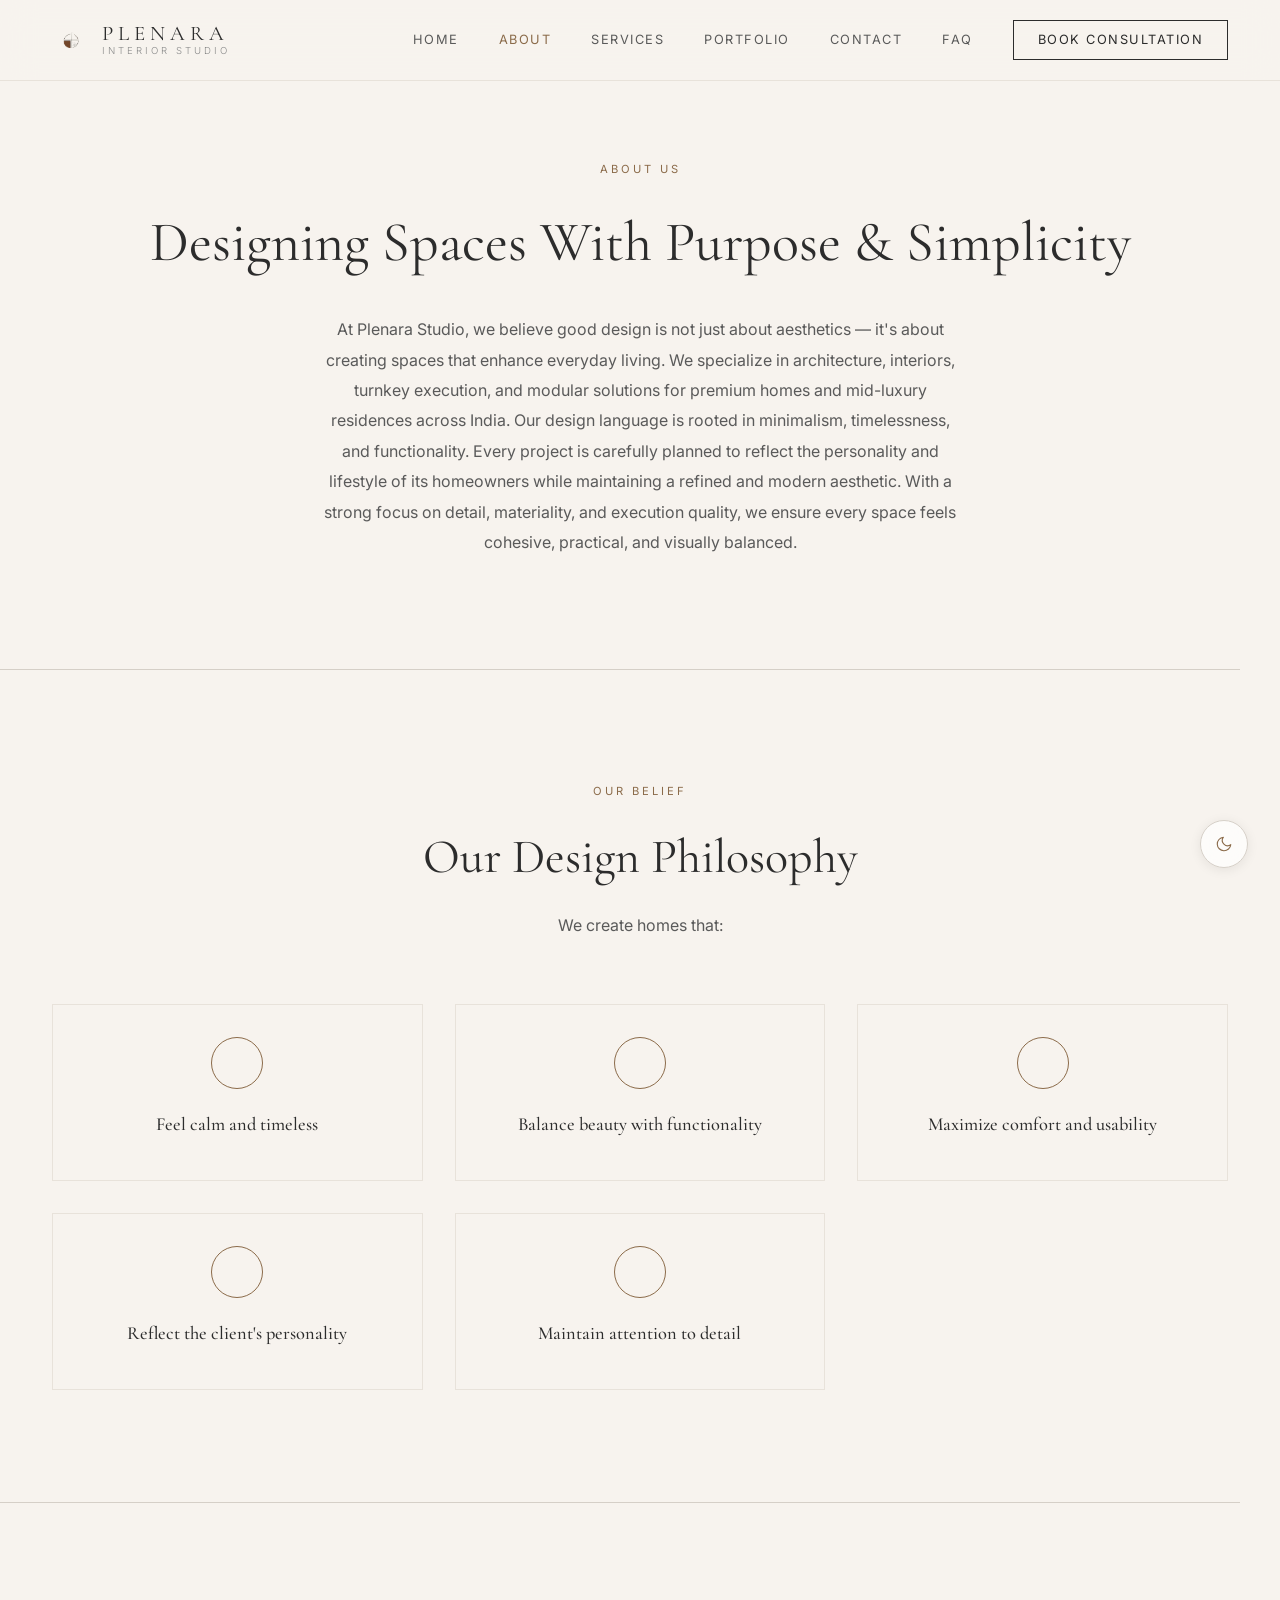
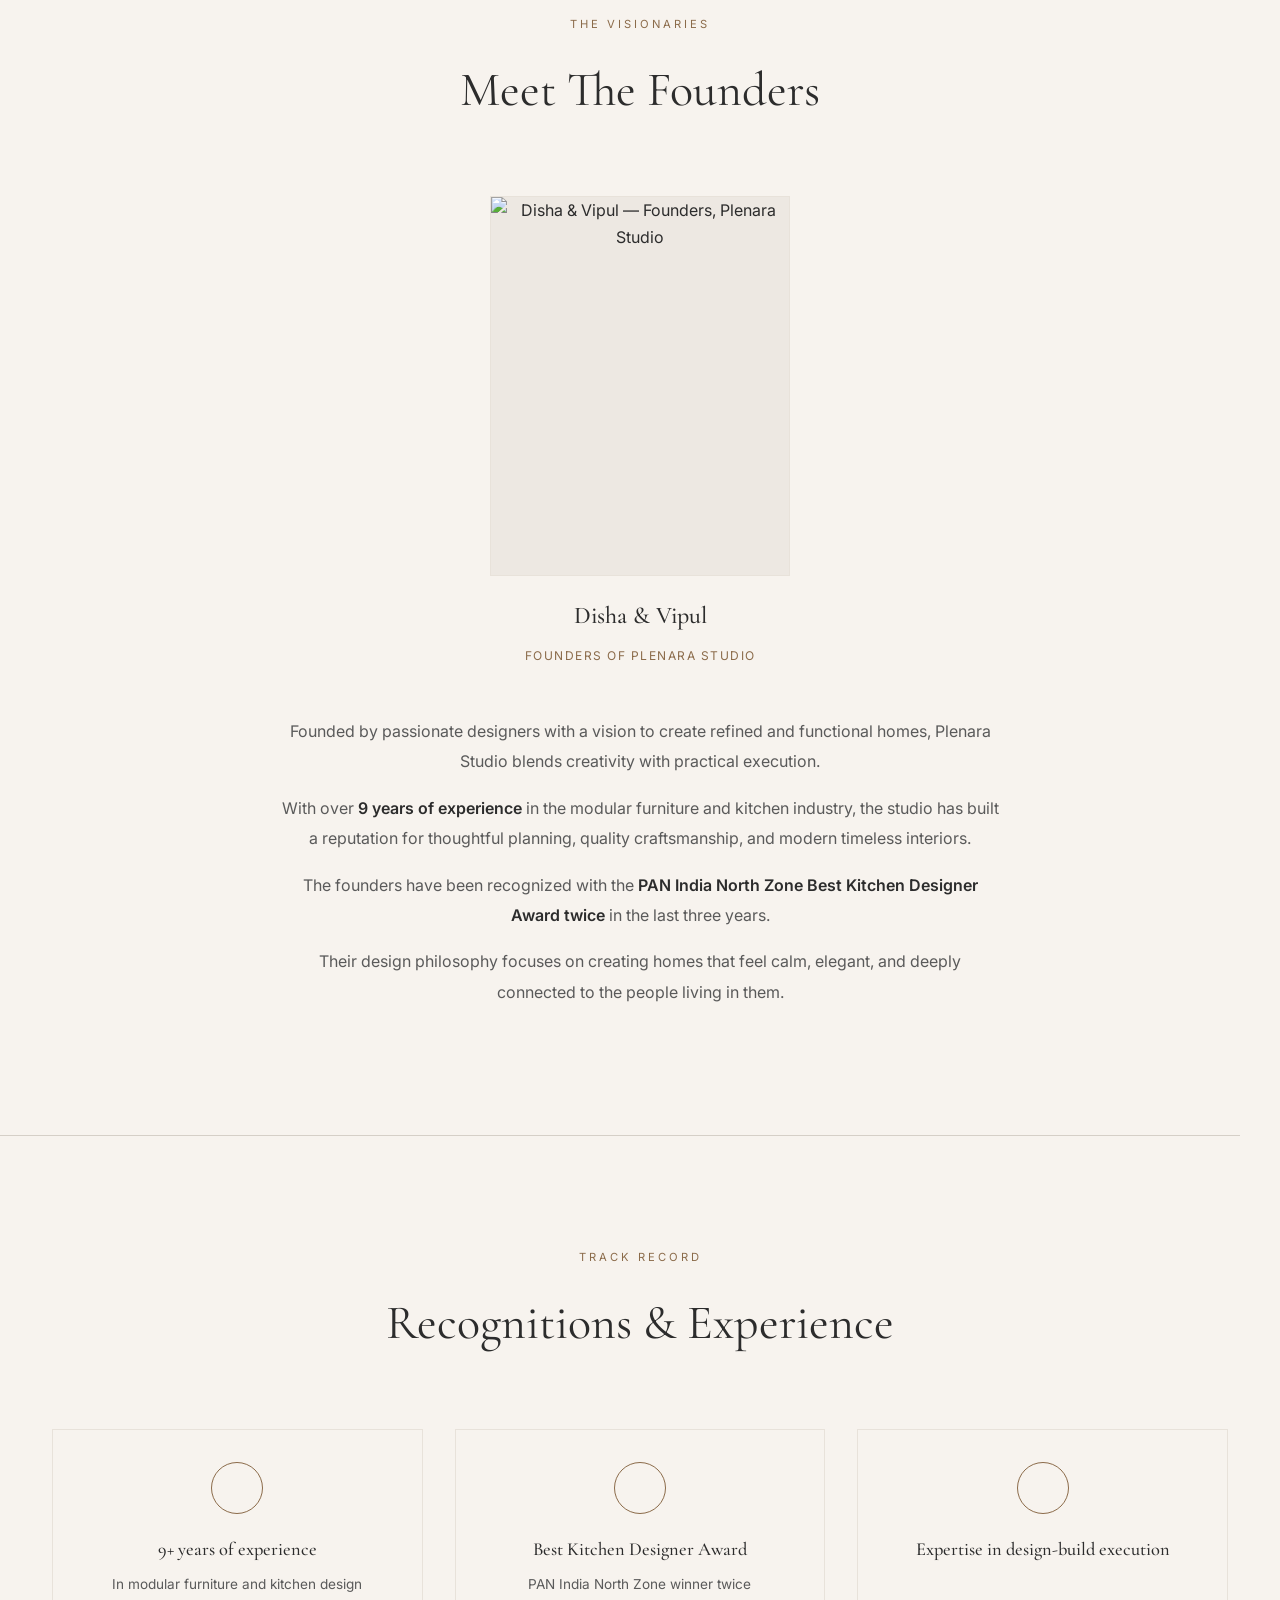
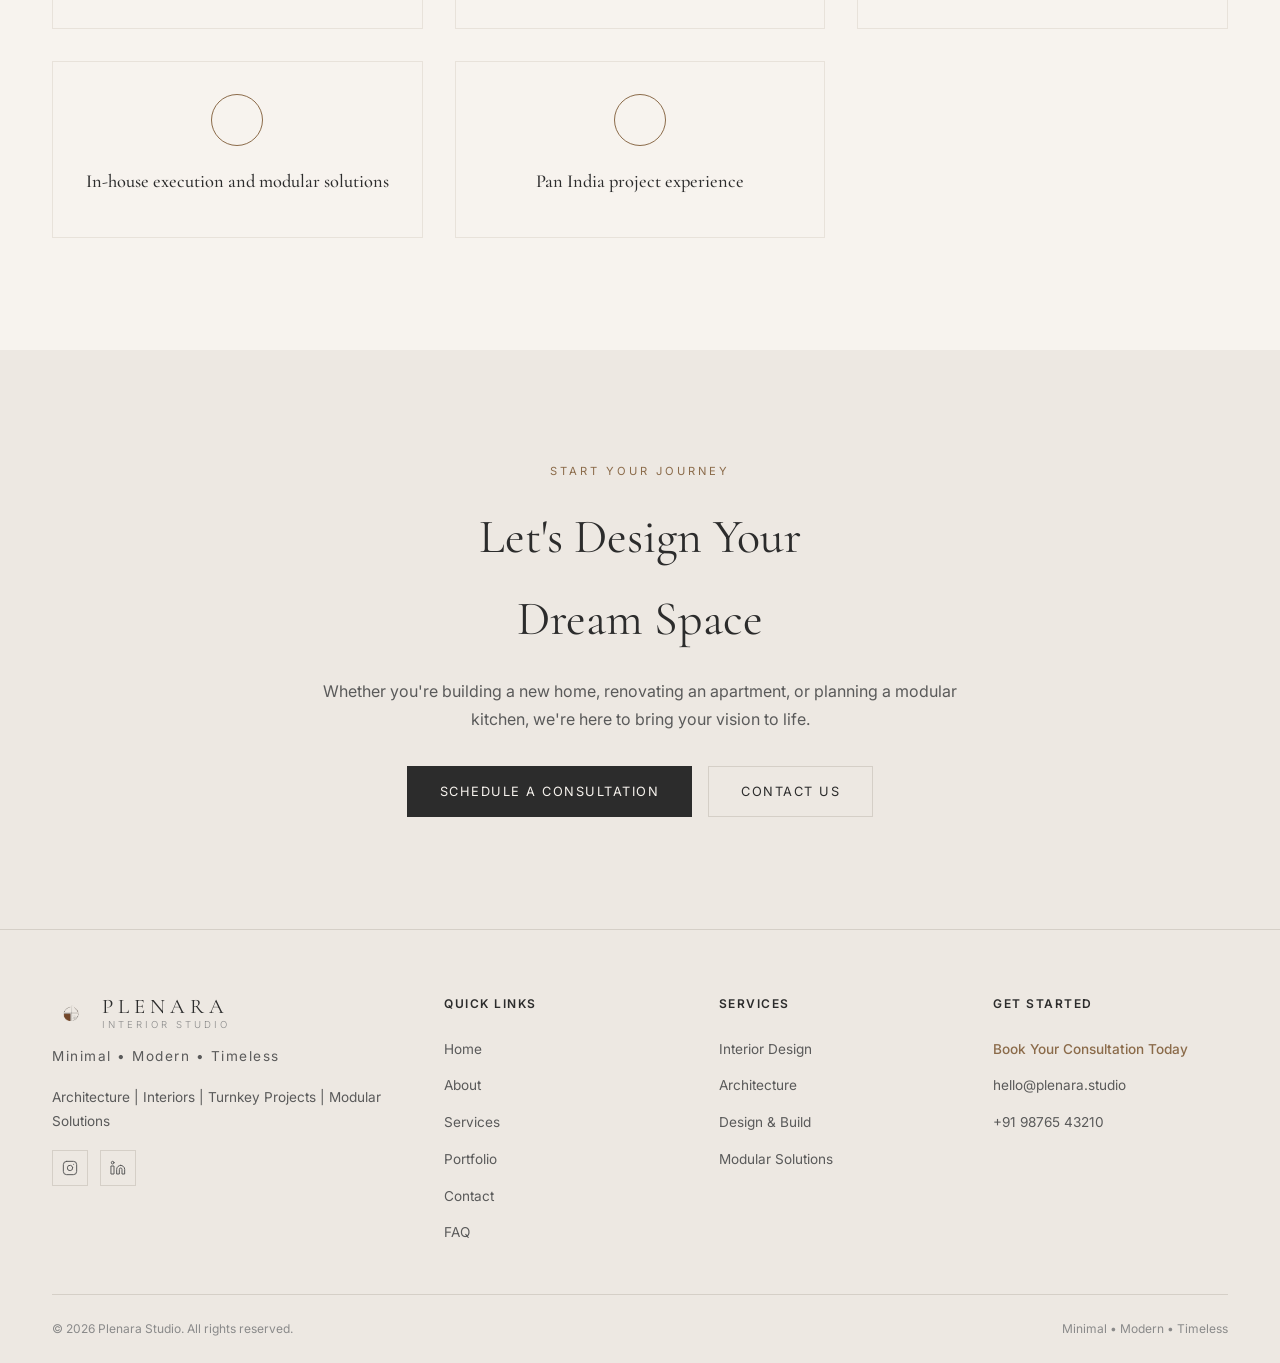
==== about.html @ 7473463d "Added files" ====
<!DOCTYPE html>
<html lang="en" data-theme="light">
<head>
  <meta charset="UTF-8">
  <meta name="viewport" content="width=device-width, initial-scale=1.0">
  <title>About — Plenara Studio</title>
  <meta name="description" content="Plenara Studio specializes in architecture, interiors, turnkey execution, and modular solutions for premium homes and mid-luxury residences across India.">
  <link rel="preconnect" href="https://fonts.googleapis.com">
  <link rel="preconnect" href="https://fonts.gstatic.com" crossorigin>
  <link href="https://fonts.googleapis.com/css2?family=Cormorant+Garamond:ital,wght@0,300;0,400;0,500;0,600;1,400&family=Inter:wght@300;400;500;600&display=swap" rel="stylesheet">
  <script src="https://unpkg.com/lucide@latest"></script>
  <link rel="stylesheet" href="style.css">
</head>
<body>
  <div id="preloader"><div class="preloader-logo"><img src="PNG/IMG_1049.PNG" alt="Plenara" class="preloader-icon"><span>PLENARA</span></div><div class="preloader-bar"><div class="preloader-bar-fill" id="preloader-fill"></div></div></div>

  <button class="theme-toggle" id="theme-toggle" aria-label="Toggle theme">
    <svg class="icon-sun" xmlns="http://www.w3.org/2000/svg" width="20" height="20" viewBox="0 0 24 24" fill="none" stroke="currentColor" stroke-width="1.5" stroke-linecap="round" stroke-linejoin="round"><circle cx="12" cy="12" r="5"/><line x1="12" y1="1" x2="12" y2="3"/><line x1="12" y1="21" x2="12" y2="23"/><line x1="4.22" y1="4.22" x2="5.64" y2="5.64"/><line x1="18.36" y1="18.36" x2="19.78" y2="19.78"/><line x1="1" y1="12" x2="3" y2="12"/><line x1="21" y1="12" x2="23" y2="12"/><line x1="4.22" y1="19.78" x2="5.64" y2="18.36"/><line x1="18.36" y1="5.64" x2="19.78" y2="4.22"/></svg>
    <svg class="icon-moon" xmlns="http://www.w3.org/2000/svg" width="18" height="18" viewBox="0 0 24 24" fill="none" stroke="currentColor" stroke-width="1.5" stroke-linecap="round" stroke-linejoin="round"><path d="M21 12.79A9 9 0 1 1 11.21 3 7 7 0 0 0 21 12.79z"/></svg>
  </button>

  <nav class="navbar" id="navbar">
    <div class="container">
      <a href="index.html" class="nav-logo"><img src="PNG/IMG_1049.PNG" alt="Plenara" class="logo-icon"><div class="logo-words"><span class="logo-text">PLENARA</span><span class="logo-sub">Interior Studio</span></div></a>
      <div class="nav-links" id="nav-links">
        <a href="index.html">Home</a>
        <a href="about.html" class="active">About</a>
        <a href="services.html">Services</a>
        <a href="portfolio.html">Portfolio</a>
        <a href="contact.html">Contact</a>
        <a href="faq.html">FAQ</a>
        <a href="contact.html" class="nav-cta">Book Consultation</a>
      </div>
      <div class="hamburger" id="hamburger"><span></span><span></span><span></span></div>
    </div>
  </nav>

  <!-- PAGE HEADER -->
  <section class="page-hero section-pad">
    <div class="container reveal">
      <div class="eyebrow">About Us</div>
      <h1>Designing Spaces With Purpose & Simplicity</h1>
      <p>At Plenara Studio, we believe good design is not just about aesthetics — it's about creating spaces that enhance everyday living. We specialize in architecture, interiors, turnkey execution, and modular solutions for premium homes and mid-luxury residences across India. Our design language is rooted in minimalism, timelessness, and functionality. Every project is carefully planned to reflect the personality and lifestyle of its homeowners while maintaining a refined and modern aesthetic. With a strong focus on detail, materiality, and execution quality, we ensure every space feels cohesive, practical, and visually balanced.</p>
    </div>
  </section>

  <div class="divider container"></div>

  <!-- PHILOSOPHY -->
  <section class="section-pad">
    <div class="container">
      <div class="services-header reveal">
        <div class="eyebrow">Our Belief</div>
        <h2>Our Design Philosophy</h2>
        <p>We create homes that:</p>
      </div>
      <div class="why-grid">
        <div class="why-card reveal" style="transition-delay:.05s">
          <div class="why-icon"><i data-lucide="clock" style="width:24px;height:24px"></i></div>
          <h3>Feel calm and timeless</h3>
        </div>
        <div class="why-card reveal" style="transition-delay:.1s">
          <div class="why-icon"><i data-lucide="scale" style="width:24px;height:24px"></i></div>
          <h3>Balance beauty with functionality</h3>
        </div>
        <div class="why-card reveal" style="transition-delay:.15s">
          <div class="why-icon"><i data-lucide="maximize" style="width:24px;height:24px"></i></div>
          <h3>Maximize comfort and usability</h3>
        </div>
        <div class="why-card reveal" style="transition-delay:.2s">
          <div class="why-icon"><i data-lucide="user" style="width:24px;height:24px"></i></div>
          <h3>Reflect the client's personality</h3>
        </div>
        <div class="why-card reveal" style="transition-delay:.25s">
          <div class="why-icon"><i data-lucide="search" style="width:24px;height:24px"></i></div>
          <h3>Maintain attention to detail</h3>
        </div>
      </div>
    </div>
  </section>

  <div class="divider container"></div>

  <!-- FOUNDERS -->
  <section class="section-pad" id="founders">
    <div class="container">
      <div class="services-header reveal">
        <div class="eyebrow">The Visionaries</div>
        <h2>Meet The Founders</h2>
      </div>
      <div class="founders-grid single-founder">
        <div class="founder-card reveal">
          <div class="founder-photo single">
            <img src="images/founders.png" alt="Disha & Vipul — Founders, Plenara Studio">
            <div class="founder-placeholder"><i data-lucide="users" style="width:48px;height:48px"></i></div>
          </div>
          <div class="founder-info">
            <h3>Disha & Vipul</h3>
            <span class="founder-role">Founders of Plenara Studio</span>
          </div>
        </div>
      </div>
      <div class="founder-bio reveal">
        <p>Founded by passionate designers with a vision to create refined and functional homes, Plenara Studio blends creativity with practical execution.</p>
        <p>With over <strong>9 years of experience</strong> in the modular furniture and kitchen industry, the studio has built a reputation for thoughtful planning, quality craftsmanship, and modern timeless interiors.</p>
        <p>The founders have been recognized with the <strong>PAN India North Zone Best Kitchen Designer Award twice</strong> in the last three years.</p>
        <p>Their design philosophy focuses on creating homes that feel calm, elegant, and deeply connected to the people living in them.</p>
      </div>
    </div>
  </section>

  <div class="divider container"></div>

  <!-- ACHIEVEMENTS -->
  <section class="section-pad">
    <div class="container">
      <div class="services-header reveal">
        <div class="eyebrow">Track Record</div>
        <h2>Recognitions & Experience</h2>
      </div>
      <div class="why-grid">
        <div class="why-card reveal" style="transition-delay:.05s">
          <div class="why-icon"><i data-lucide="award" style="width:24px;height:24px"></i></div>
          <h3>9+ years of experience</h3>
          <p>In modular furniture and kitchen design</p>
        </div>
        <div class="why-card reveal" style="transition-delay:.1s">
          <div class="why-icon"><i data-lucide="star" style="width:24px;height:24px"></i></div>
          <h3>Best Kitchen Designer Award</h3>
          <p>PAN India North Zone winner twice</p>
        </div>
        <div class="why-card reveal" style="transition-delay:.15s">
          <div class="why-icon"><i data-lucide="tool" style="width:24px;height:24px"></i></div>
          <h3>Expertise in design-build execution</h3>
        </div>
        <div class="why-card reveal" style="transition-delay:.2s">
          <div class="why-icon"><i data-lucide="home" style="width:24px;height:24px"></i></div>
          <h3>In-house execution and modular solutions</h3>
        </div>
        <div class="why-card reveal" style="transition-delay:.25s">
          <div class="why-icon"><i data-lucide="map" style="width:24px;height:24px"></i></div>
          <h3>Pan India project experience</h3>
        </div>
      </div>
    </div>
  </section>

  <!-- FINAL CTA -->
  <section class="final-cta section-pad">
    <div class="container">
      <div class="cta-block reveal">
        <div class="eyebrow">Start Your Journey</div>
        <h2>Let's Design Your<br>Dream Space</h2>
        <p>Whether you're building a new home, renovating an apartment, or planning a modular kitchen, we're here to bring your vision to life.</p>
        <div class="cta-actions">
          <a href="contact.html" class="btn-solid">Schedule a Consultation</a>
          <a href="contact.html" class="btn-ghost">Contact Us</a>
        </div>
      </div>
    </div>
  </section>

  <!-- FOOTER -->
  <footer class="footer">
    <div class="container">
      <div class="footer-grid">
        <div class="footer-brand">
          <a href="index.html" class="nav-logo"><img src="PNG/IMG_1049.PNG" alt="Plenara" class="logo-icon"><div class="logo-words"><span class="logo-text">PLENARA</span><span class="logo-sub">Interior Studio</span></div></a>
          <p class="footer-tagline">Minimal • Modern • Timeless</p>
          <p>Architecture | Interiors | Turnkey Projects | Modular Solutions</p>
          <div class="footer-social">
            <a href="https://instagram.com/" target="_blank" aria-label="Instagram"><svg xmlns="http://www.w3.org/2000/svg" width="16" height="16" viewBox="0 0 24 24" fill="none" stroke="currentColor" stroke-width="1.5" stroke-linecap="round" stroke-linejoin="round"><rect x="2" y="2" width="20" height="20" rx="5" ry="5"></rect><path d="M16 11.37A4 4 0 1 1 12.63 8 4 4 0 0 1 16 11.37z"></path><line x1="17.5" y1="6.5" x2="17.51" y2="6.5"></line></svg></a>
            <a href="https://linkedin.com/" target="_blank" aria-label="LinkedIn"><svg xmlns="http://www.w3.org/2000/svg" width="16" height="16" viewBox="0 0 24 24" fill="none" stroke="currentColor" stroke-width="1.5" stroke-linecap="round" stroke-linejoin="round"><path d="M16 8a6 6 0 0 1 6 6v7h-4v-7a2 2 0 0 0-2-2 2 2 0 0 0-2 2v7h-4v-7a6 6 0 0 1 6-6z"></path><rect x="2" y="9" width="4" height="12"></rect><circle cx="4" cy="4" r="2"></circle></svg></a>
          </div>
        </div>
        <div class="footer-links"><h4>Quick Links</h4><ul><li><a href="index.html">Home</a></li><li><a href="about.html">About</a></li><li><a href="services.html">Services</a></li><li><a href="portfolio.html">Portfolio</a></li><li><a href="contact.html">Contact</a></li><li><a href="faq.html">FAQ</a></li></ul></div>
        <div class="footer-links"><h4>Services</h4><ul><li><a href="services.html">Interior Design</a></li><li><a href="services.html">Architecture</a></li><li><a href="services.html">Design & Build</a></li><li><a href="services.html">Modular Solutions</a></li></ul></div>
        <div class="footer-links"><h4>Get Started</h4><ul><li><a href="contact.html" class="footer-cta-link">Book Your Consultation Today</a></li><li><a href="mailto:hello@plenara.studio">hello@plenara.studio</a></li><li><a href="tel:+919876543210">+91 98765 43210</a></li></ul></div>
      </div>
      <div class="footer-bottom"><span>&copy; 2026 Plenara Studio. All rights reserved.</span><span>Minimal • Modern • Timeless</span></div>
    </div>
  </footer>
  <script src="script.js"></script>
</body>
</html>
---- style.css ----
/* ===== DESIGN TOKENS ===== */
:root,[data-theme="light"]{
  --bg-1:#F7F3EE;--bg-2:#EDE8E2;--bg-3:#E3DDD6;--bg-card:rgba(255,255,255,0.7);
  --border:#D5CFC7;--border-light:#E8E2DA;
  --accent:#8B6B4A;--accent-hover:#7A5C3D;--accent-light:#A3855E;
  --text-1:#2C2C2C;--text-2:#5A5A5A;--text-3:#8A8A8A;
  --hero-dim:0.3;--nav-bg:rgba(247,243,238,0.92);
}
[data-theme="dark"]{
  --bg-1:#1A1A1A;--bg-2:#222222;--bg-3:#2C2C2C;--bg-card:rgba(40,40,40,0.8);
  --border:#3A3A3A;--border-light:#333;
  --accent:#C4A47A;--accent-hover:#D4B48A;--accent-light:#8B6B4A;
  --text-1:#F0EBE3;--text-2:#B0A99F;--text-3:#706B63;
  --hero-dim:0.45;--nav-bg:rgba(26,26,26,0.92);
}
:root{--font-h:'Cormorant Garamond',serif;--font-b:'Inter',sans-serif;--ease:cubic-bezier(.16,1,.3,1);--tr-f:200ms var(--ease);--tr-b:400ms var(--ease)}
*,*::before,*::after{margin:0;padding:0;box-sizing:border-box}
html{scroll-behavior:smooth;font-size:16px}
body{font-family:var(--font-b);background:var(--bg-1);color:var(--text-1);line-height:1.7;overflow-x:hidden;transition:background .5s,color .5s}
img{max-width:100%;display:block}a{text-decoration:none;color:inherit}ul{list-style:none}
.container{max-width:1240px;margin:0 auto;padding:0 2rem}
.section-pad{padding:7rem 0}
.divider{width:100%;height:1px;background:var(--border);margin:0}
.text-center{text-align:center}

/* ===== THEME TOGGLE ===== */
.theme-toggle{position:fixed;bottom:2rem;right:2rem;z-index:2000;width:48px;height:48px;border-radius:50%;border:1px solid var(--border);background:var(--bg-card);backdrop-filter:blur(12px);cursor:pointer;display:flex;align-items:center;justify-content:center;box-shadow:0 2px 12px rgba(0,0,0,.08);transition:all var(--tr-f)}
.theme-toggle:hover{transform:scale(1.1);border-color:var(--accent)}
.theme-toggle svg{color:var(--accent);transition:all .3s}
[data-theme="dark"] .theme-toggle .icon-sun{opacity:1;transform:rotate(0) scale(1)}
[data-theme="dark"] .theme-toggle .icon-moon{opacity:0;transform:rotate(-90deg) scale(.5);position:absolute}
[data-theme="light"] .theme-toggle .icon-sun{opacity:0;transform:rotate(90deg) scale(.5);position:absolute}
[data-theme="light"] .theme-toggle .icon-moon{opacity:1;transform:rotate(0) scale(1)}

/* ===== PRELOADER ===== */
#preloader{position:fixed;inset:0;z-index:10000;background:var(--bg-1);display:flex;flex-direction:column;align-items:center;justify-content:center;transition:opacity .6s,visibility .6s}
#preloader.loaded{opacity:0;visibility:hidden;pointer-events:none}
.preloader-icon{width:56px;height:56px;object-fit:contain;margin-bottom:.75rem}
.preloader-logo{display:flex;flex-direction:column;align-items:center}
.preloader-logo span{font-family:var(--font-h);font-size:2rem;color:var(--text-1);letter-spacing:8px;font-weight:300}
.preloader-bar{width:160px;height:1px;background:var(--border);margin-top:1.5rem;overflow:hidden}
.preloader-bar-fill{height:100%;background:var(--accent);width:0%;transition:width .4s}

/* ===== NAVBAR ===== */
.navbar{position:fixed;top:0;left:0;width:100%;z-index:1000;padding:1.25rem 0;background:var(--nav-bg);backdrop-filter:blur(16px);border-bottom:1px solid var(--border-light);transition:all var(--tr-b)}
.navbar.scrolled{padding:1rem 0;box-shadow:0 4px 30px rgba(0,0,0,0.08)}
.navbar .container{display:flex;align-items:center;justify-content:space-between}
.nav-logo{font-family:var(--font-h);font-size:1.6rem;font-weight:400;letter-spacing:4px;color:var(--text-1);display:flex;align-items:center;gap:.75rem}
.logo-icon{width:38px;height:38px;object-fit:contain}
.logo-words{display:flex;flex-direction:column;line-height:1}
.logo-text{font-family:var(--font-h);font-size:1.3rem;font-weight:400;letter-spacing:5px}
.logo-sub{font-size:.6rem;letter-spacing:3px;text-transform:uppercase;color:var(--text-3);font-family:var(--font-b);font-weight:300;margin-top:2px}
.nav-links{display:flex;align-items:center;gap:2.5rem}
.nav-links a{font-size:.8rem;letter-spacing:1.5px;text-transform:uppercase;color:var(--text-2);transition:color var(--tr-f)}
.nav-links a:hover,.nav-links a.active{color:var(--accent)}
.nav-cta{padding:.5rem 1.5rem !important;border:1px solid var(--text-1) !important;color:var(--text-1) !important;transition:all var(--tr-f) !important}
.nav-cta:hover{background:var(--text-1) !important;color:var(--bg-1) !important}
.hamburger{display:none;flex-direction:column;gap:5px;cursor:pointer;z-index:1001}
.hamburger span{width:24px;height:1.5px;background:var(--text-1);transition:all var(--tr-f)}
.hamburger.active span:nth-child(1){transform:rotate(45deg) translate(5px,5px)}
.hamburger.active span:nth-child(2){opacity:0}
.hamburger.active span:nth-child(3){transform:rotate(-45deg) translate(5px,-5px)}

/* ===== BUTTONS ===== */
.btn-solid{display:inline-flex;align-items:center;gap:.5rem;padding:.85rem 2rem;background:var(--text-1);color:var(--bg-1);font-size:.8rem;letter-spacing:1.5px;text-transform:uppercase;border:1px solid var(--text-1);cursor:pointer;transition:all var(--tr-f);font-family:var(--font-b)}
.btn-solid:hover{background:transparent;color:var(--text-1)}
.btn-ghost{display:inline-flex;align-items:center;gap:.5rem;padding:.85rem 2rem;background:transparent;color:var(--text-1);font-size:.8rem;letter-spacing:1.5px;text-transform:uppercase;border:1px solid var(--border);cursor:pointer;transition:all var(--tr-f);font-family:var(--font-b)}
.btn-ghost:hover{border-color:var(--text-1);background:var(--text-1);color:var(--bg-1)}

/* ===== HERO ===== */
.hero{position:relative;min-height:100vh;display:grid;grid-template-columns:1fr 1fr;overflow:hidden}
.hero-text{display:flex;flex-direction:column;justify-content:center;padding:8rem 4rem 4rem 0;position:relative;z-index:2}
.hero-eyebrow{font-size:.75rem;letter-spacing:3px;text-transform:uppercase;color:var(--accent);margin-bottom:1.5rem}
.hero h1{font-family:var(--font-h);font-size:clamp(2.5rem,5.5vw,4.5rem);font-weight:400;line-height:1.1;margin-bottom:1.5rem}
.hero h1 em{font-style:italic;color:var(--accent)}
.hero-desc{font-size:1rem;color:var(--text-2);max-width:440px;margin-bottom:2.5rem;line-height:1.8}
.hero-actions{display:flex;gap:1.5rem;align-items:center}
.hero-image{position:relative;overflow:hidden}
.hero-image img{width:100%;height:100%;object-fit:cover;min-height:100vh}
.hero-scroll{position:absolute;bottom:2rem;left:50%;transform:translateX(-50%);z-index:3;display:flex;flex-direction:column;align-items:center;gap:.5rem;color:var(--text-3);font-size:.65rem;letter-spacing:3px;text-transform:uppercase}
.hero-scroll .line{width:1px;height:36px;background:var(--accent);animation:float 2s ease-in-out infinite}
@keyframes float{0%,100%{transform:translateY(0)}50%{transform:translateY(-8px)}}

/* ===== PAGE HERO (inner pages) ===== */
.page-hero{padding-top:10rem;text-align:center}
.page-hero .eyebrow{font-size:.7rem;letter-spacing:3px;text-transform:uppercase;color:var(--accent);margin-bottom:1rem}
.page-hero h1{font-family:var(--font-h);font-size:clamp(2.2rem,4.5vw,3.5rem);font-weight:400;margin-bottom:1.5rem}
.page-hero p{color:var(--text-2);max-width:640px;margin:0 auto;line-height:1.9}

/* ===== ABOUT / INTRO ===== */
.about-grid{display:grid;grid-template-columns:1fr 1fr;gap:4rem;align-items:center}
.about-img{position:relative;overflow:hidden}
.about-img img{width:100%;height:520px;object-fit:cover;transition:transform .6s var(--ease)}
.about-img:hover img{transform:scale(1.03)}
.about-eyebrow{font-size:.7rem;letter-spacing:3px;text-transform:uppercase;color:var(--accent);margin-bottom:1rem}
.about-title{font-family:var(--font-h);font-size:clamp(1.8rem,3.5vw,2.8rem);font-weight:400;line-height:1.2;margin-bottom:1.5rem}
.about-desc{color:var(--text-2);line-height:1.9;margin-bottom:1rem}
.about-stats{display:flex;gap:3rem;padding-top:2rem;border-top:1px solid var(--border)}
.about-stat .num{font-family:var(--font-h);font-size:2.5rem;font-weight:400;line-height:1}
.about-stat .lbl{font-size:.75rem;letter-spacing:1.5px;text-transform:uppercase;color:var(--text-3);margin-top:.25rem}

/* ===== SECTION HEADERS ===== */
.services-header{text-align:center;margin-bottom:4rem}
.services-header .eyebrow,.eyebrow{font-size:.7rem;letter-spacing:3px;text-transform:uppercase;color:var(--accent);margin-bottom:1rem}
.services-header h2{font-family:var(--font-h);font-size:clamp(2rem,4vw,3rem);font-weight:400}
.services-header p{color:var(--text-2);max-width:560px;margin:.75rem auto 0;line-height:1.8}

/* ===== SERVICES GRID ===== */
.services-grid{display:grid;grid-template-columns:repeat(2,1fr);gap:2rem}
.svc-card{padding:2.5rem 2rem;border:1px solid var(--border-light);transition:all var(--tr-b);position:relative;overflow:hidden;background:transparent}
.svc-card:hover{border-color:var(--accent);transform:translateY(-4px);box-shadow:0 12px 40px rgba(0,0,0,.06)}
.svc-num{font-family:var(--font-h);font-size:2.5rem;color:var(--border);font-weight:300;margin-bottom:1rem;transition:color var(--tr-b)}
.svc-card:hover .svc-num{color:var(--accent)}
.svc-card h3{font-family:var(--font-h);font-size:1.3rem;font-weight:500;margin-bottom:.75rem}
.svc-card p{font-size:.9rem;color:var(--text-2);line-height:1.7}
.svc-link{font-size:.8rem;color:var(--accent);margin-top:1rem;display:inline-block;letter-spacing:.5px;transition:opacity var(--tr-f)}
.svc-link:hover{opacity:.7}

/* ===== WHY CHOOSE US ===== */
.why-grid{display:grid;grid-template-columns:repeat(3,1fr);gap:2rem}
.why-card{padding:2rem;border:1px solid var(--border-light);text-align:center;transition:all var(--tr-b)}
.why-card:hover{border-color:var(--accent);transform:translateY(-3px)}
.why-icon{width:52px;height:52px;border:1px solid var(--accent);border-radius:50%;display:flex;align-items:center;justify-content:center;margin:0 auto 1.25rem;color:var(--accent);transition:all var(--tr-b)}
.why-card:hover .why-icon{background:var(--accent);color:var(--bg-1)}
.why-card h3{font-family:var(--font-h);font-size:1.15rem;font-weight:500;margin-bottom:.5rem}
.why-card p{font-size:.85rem;color:var(--text-2);line-height:1.7}

/* ===== FOUNDERS ===== */
.founders-grid{display:grid;grid-template-columns:1fr 1fr;gap:3rem;margin-bottom:3rem;max-width:700px;margin-left:auto;margin-right:auto}
.founders-grid.single-founder{grid-template-columns:1fr;max-width:400px}
.founder-card{text-align:center}
.founder-photo{width:220px;height:280px;margin:0 auto 1.25rem;overflow:hidden;border:1px solid var(--border-light);position:relative;background:var(--bg-2)}
.founder-photo.single{width:300px;height:380px}
.founder-photo img{width:100%;height:100%;object-fit:cover}
.founder-photo img[src=""],.founder-photo img:not([src]),.founder-photo img[src$="founder-disha.png"],.founder-photo img[src$="founder-vipul.png"],.founder-photo img[src$="founders.png"]{opacity:0}
.founder-placeholder{position:absolute;inset:0;display:flex;align-items:center;justify-content:center;color:var(--text-3)}
.founder-photo img:not([src=""]){opacity:1}
.founder-photo:has(img[src]:not([src=""]):not([src$="founder-disha.png"]):not([src$="founder-vipul.png"]):not([src$="founders.png"])) .founder-placeholder{display:none}
.founder-info h3{font-family:var(--font-h);font-size:1.5rem;font-weight:500;margin-bottom:.25rem}
.founder-role{font-size:.75rem;letter-spacing:1.5px;text-transform:uppercase;color:var(--accent)}
.founder-bio{max-width:720px;margin:0 auto;text-align:center}
.founder-bio p{color:var(--text-2);line-height:1.9;margin-bottom:1rem}
.founder-bio strong{color:var(--text-1);font-weight:600}

/* ===== PROCESS (vertical) ===== */
.process-header{text-align:center;margin-bottom:4rem}
.process-header .eyebrow{font-size:.7rem;letter-spacing:3px;text-transform:uppercase;color:var(--accent);margin-bottom:1rem}
.process-header h2{font-family:var(--font-h);font-size:clamp(2rem,4vw,3rem);font-weight:400}
.process-steps-v{max-width:640px;margin:0 auto;display:flex;flex-direction:column;gap:0;position:relative}
.process-steps-v::before{content:'';position:absolute;left:28px;top:0;bottom:0;width:1px;background:var(--border)}
.pv-step{display:flex;gap:2rem;align-items:flex-start;padding:1.5rem 0;position:relative}
.pv-num{font-family:var(--font-h);font-size:1.5rem;font-weight:400;color:var(--accent);width:56px;height:56px;border:1px solid var(--accent);border-radius:50%;display:flex;align-items:center;justify-content:center;flex-shrink:0;background:var(--bg-1);z-index:1;transition:all var(--tr-b)}
.pv-step:hover .pv-num{background:var(--accent);color:var(--bg-1)}
.pv-step h3{font-family:var(--font-h);font-size:1.2rem;font-weight:500;margin-bottom:.25rem}
.pv-step p{font-size:.9rem;color:var(--text-2);line-height:1.6}

/* ===== PROJECTS ===== */
.proj-grid{display:grid;grid-template-columns:repeat(3,1fr);gap:1.5rem}
.proj-card{position:relative;overflow:hidden;cursor:pointer;aspect-ratio:4/5}
.proj-card.wide{grid-column:span 2;aspect-ratio:auto}
.proj-card img{width:100%;height:100%;object-fit:cover;transition:transform .8s var(--ease)}
.proj-card:hover img{transform:scale(1.06)}
.proj-overlay{position:absolute;inset:0;background:linear-gradient(0deg,rgba(0,0,0,.7) 0%,transparent 50%);display:flex;flex-direction:column;justify-content:flex-end;padding:1.5rem;opacity:0;transition:opacity var(--tr-b)}
.proj-card:hover .proj-overlay{opacity:1}
.proj-overlay .cat{font-size:.65rem;letter-spacing:2px;text-transform:uppercase;color:var(--accent-light);margin-bottom:.25rem}
.proj-overlay h3{font-family:var(--font-h);font-size:1.3rem;color:#fff;font-weight:400}
.proj-overlay .loc{font-size:.8rem;color:rgba(255,255,255,.7);margin-top:.25rem}
.proj-header{display:flex;align-items:flex-end;justify-content:space-between;margin-bottom:3rem}
.filters{display:flex;gap:.75rem;flex-wrap:wrap}
.filter-btn{padding:.45rem 1.2rem;background:transparent;border:1px solid var(--border);color:var(--text-2);font-size:.75rem;letter-spacing:1px;text-transform:uppercase;cursor:pointer;transition:all var(--tr-f);font-family:var(--font-b)}
.filter-btn:hover,.filter-btn.active{background:var(--text-1);border-color:var(--text-1);color:var(--bg-1)}

/* ===== LIGHTBOX ===== */
.lightbox{position:fixed;inset:0;z-index:5000;background:rgba(0,0,0,.92);display:flex;align-items:center;justify-content:center;opacity:0;visibility:hidden;transition:all var(--tr-b);backdrop-filter:blur(16px)}
.lightbox.active{opacity:1;visibility:visible}
.lightbox img{max-width:85vw;max-height:85vh;object-fit:contain}
.lb-close{position:absolute;top:1.5rem;right:1.5rem;width:44px;height:44px;border-radius:50%;border:1px solid rgba(255,255,255,.2);background:transparent;color:#fff;font-size:1.2rem;cursor:pointer;display:flex;align-items:center;justify-content:center;transition:all var(--tr-f)}
.lb-close:hover{background:#fff;color:#000}

/* ===== TESTIMONIALS ===== */
.test-header{text-align:center;margin-bottom:4rem}
.test-header .eyebrow{font-size:.7rem;letter-spacing:3px;text-transform:uppercase;color:var(--accent);margin-bottom:1rem}
.test-header h2{font-family:var(--font-h);font-size:clamp(2rem,4vw,3rem);font-weight:400}
.test-grid{display:grid;grid-template-columns:repeat(3,1fr);gap:2rem}
.test-grid-2{grid-template-columns:repeat(2,1fr)}
.test-card{padding:2.5rem 2rem;border:1px solid var(--border-light);transition:all var(--tr-b)}
.test-card:hover{border-color:var(--accent);transform:translateY(-3px)}
.test-quote{font-family:var(--font-h);font-size:2.5rem;color:var(--accent);line-height:1;margin-bottom:1rem}
.test-text{font-size:.95rem;color:var(--text-2);line-height:1.9;font-style:italic;margin-bottom:1.5rem}
.test-author{display:flex;align-items:center;gap:.75rem}
.test-avatar{width:42px;height:42px;border-radius:50%;background:var(--accent);display:flex;align-items:center;justify-content:center;color:var(--bg-1);font-weight:600;font-size:.85rem}
.test-name{font-weight:600;font-size:.85rem}
.test-role{font-size:.75rem;color:var(--text-3)}

/* ===== FINAL CTA ===== */
.final-cta{background:var(--bg-2);transition:background .5s}
.cta-block{text-align:center;max-width:640px;margin:0 auto}
.cta-block .eyebrow{font-size:.7rem;letter-spacing:3px;text-transform:uppercase;color:var(--accent);margin-bottom:1rem}
.cta-block h2{font-family:var(--font-h);font-size:clamp(2rem,4vw,3rem);font-weight:400;margin-bottom:1rem}
.cta-block p{color:var(--text-2);line-height:1.8;margin-bottom:2rem}
.cta-actions{display:flex;gap:1rem;justify-content:center;flex-wrap:wrap}

/* ===== SERVICE DETAIL (services page) ===== */
.svc-detail{padding:5rem 0}
.svc-detail:nth-child(even){background:var(--bg-2)}
.svc-detail-grid{display:grid;grid-template-columns:1fr 1fr;gap:4rem;align-items:center}
.svc-detail.reverse .svc-detail-grid{direction:rtl}
.svc-detail.reverse .svc-detail-grid>*{direction:ltr}
.svc-detail-num{font-family:var(--font-h);font-size:3rem;color:var(--accent);font-weight:300;margin-bottom:.5rem}
.svc-detail-content h2{font-family:var(--font-h);font-size:clamp(1.6rem,3vw,2.2rem);font-weight:400;margin-bottom:1rem}
.svc-detail-content p{color:var(--text-2);line-height:1.8;margin-bottom:1.5rem}
.svc-detail-content h4{font-size:.75rem;letter-spacing:2px;text-transform:uppercase;color:var(--accent);margin-bottom:.75rem}
.svc-list{display:grid;grid-template-columns:1fr 1fr;gap:.4rem .75rem}
.svc-list li{font-size:.9rem;color:var(--text-2);padding-left:1.2rem;position:relative}
.svc-list li::before{content:'—';position:absolute;left:0;color:var(--accent)}
.svc-detail-img{overflow:hidden}
.svc-detail-img img{width:100%;height:400px;object-fit:cover;transition:transform .6s var(--ease)}
.svc-detail-img:hover img{transform:scale(1.03)}

/* ===== FAQ ===== */
.faq-list{max-width:740px;margin:0 auto}
.faq-item{border-bottom:1px solid var(--border);overflow:hidden}
.faq-q{width:100%;text-align:left;background:none;border:none;padding:1.5rem 0;font-family:var(--font-h);font-size:1.15rem;font-weight:500;color:var(--text-1);cursor:pointer;display:flex;justify-content:space-between;align-items:center;transition:color var(--tr-f)}
.faq-q:hover{color:var(--accent)}
.faq-toggle{font-size:1.5rem;color:var(--accent);transition:transform var(--tr-f);font-weight:300}
.faq-item.open .faq-toggle{transform:rotate(45deg)}
.faq-a{max-height:0;overflow:hidden;transition:max-height .4s var(--ease),padding .4s var(--ease)}
.faq-item.open .faq-a{max-height:200px;padding-bottom:1.5rem}
.faq-a p{font-size:.9rem;color:var(--text-2);line-height:1.8}

/* ===== CONTACT ===== */
.contact-grid{display:grid;grid-template-columns:1fr 1.2fr;gap:4rem}
.contact-info{display:flex;flex-direction:column;gap:1.5rem}
.c-brand{margin-bottom:.5rem}
.c-brand h3{font-family:var(--font-h);font-size:1.5rem;font-weight:500}
.c-brand .c-tagline{font-size:.8rem;color:var(--accent);letter-spacing:1px;margin-top:.25rem}
.c-note{font-size:.85rem;color:var(--text-2);padding:1rem;border:1px solid var(--border-light);background:var(--bg-card)}
.c-actions{display:flex;flex-direction:column;gap:.75rem}
.c-form{padding:2.5rem;border:1px solid var(--border-light);background:var(--bg-card);transition:background .5s}
.form-row{display:grid;grid-template-columns:1fr 1fr;gap:1.25rem;margin-bottom:1.25rem}
.f-group{display:flex;flex-direction:column;gap:.4rem}
.f-group.full{grid-column:span 2}
.f-group label{font-size:.7rem;letter-spacing:1px;text-transform:uppercase;color:var(--text-3)}
.f-group input,.f-group textarea,.f-group select{padding:.75rem 1rem;background:transparent;border:1px solid var(--border);color:var(--text-1);font-family:var(--font-b);font-size:.9rem;transition:border-color var(--tr-f);outline:none}
.f-group input:focus,.f-group textarea:focus,.f-group select:focus{border-color:var(--accent)}
.f-group textarea{min-height:120px;resize:vertical}
.f-group select option{background:var(--bg-2);color:var(--text-1)}
.form-submit{width:100%;margin-top:.75rem}
.map-placeholder{margin-top:3rem;padding:4rem;border:1px solid var(--border-light);text-align:center;color:var(--text-3);font-size:.85rem;letter-spacing:1px}

/* ===== FOOTER ===== */
.footer{background:var(--bg-2);border-top:1px solid var(--border);padding:4rem 0 1.5rem;transition:background .5s}
.footer-grid{display:grid;grid-template-columns:1.5fr 1fr 1fr 1fr;gap:2.5rem;margin-bottom:3rem}
.footer-brand .nav-logo{margin-bottom:.75rem;display:flex}
.footer-tagline{font-size:.8rem;color:var(--accent);letter-spacing:1.5px;margin-bottom:.25rem}
.footer-brand p{font-size:.85rem;color:var(--text-2);line-height:1.8;margin-bottom:1rem}
.footer-social{display:flex;gap:.75rem}
.footer-social a{width:36px;height:36px;border:1px solid var(--border);display:flex;align-items:center;justify-content:center;color:var(--text-2);transition:all var(--tr-f)}
.footer-social a:hover{background:var(--accent);border-color:var(--accent);color:var(--bg-1)}
.footer-links h4{font-size:.75rem;font-weight:600;letter-spacing:1.5px;text-transform:uppercase;margin-bottom:1.25rem}
.footer-links ul{display:flex;flex-direction:column;gap:.6rem}
.footer-links a{font-size:.85rem;color:var(--text-2);transition:color var(--tr-f)}
.footer-links a:hover{color:var(--accent)}
.footer-cta-link{color:var(--accent) !important;font-weight:500}
.footer-bottom{padding-top:1.5rem;border-top:1px solid var(--border);display:flex;justify-content:space-between;font-size:.75rem;color:var(--text-3)}

/* ===== REVEALS ===== */
.reveal{opacity:0;transform:translateY(30px);transition:opacity .7s var(--ease),transform .7s var(--ease)}
.reveal.visible{opacity:1;transform:translateY(0)}
.reveal-l{opacity:0;transform:translateX(-30px);transition:opacity .7s var(--ease),transform .7s var(--ease)}
.reveal-l.visible{opacity:1;transform:translateX(0)}
.reveal-r{opacity:0;transform:translateX(30px);transition:opacity .7s var(--ease),transform .7s var(--ease)}
.reveal-r.visible{opacity:1;transform:translateX(0)}

/* ===== RESPONSIVE ===== */
@media(max-width:1024px){
  .hero{grid-template-columns:1fr}.hero-text{padding:8rem 0 3rem}.hero-image{height:50vh;min-height:auto}.hero-image img{min-height:auto}
  .services-grid{grid-template-columns:1fr 1fr}.proj-grid{grid-template-columns:repeat(2,1fr)}.proj-card.wide{grid-column:span 2}
  .test-grid,.test-grid-2{grid-template-columns:1fr 1fr}.why-grid{grid-template-columns:repeat(2,1fr)}
  .footer-grid{grid-template-columns:repeat(2,1fr)}.svc-detail-grid{grid-template-columns:1fr}
  .founders-grid{max-width:100%}
}
@media(max-width:768px){
  .nav-links{position:fixed;top:0;right:-100%;width:280px;height:100vh;background:var(--bg-1);flex-direction:column;justify-content:center;padding:2rem;transition:right var(--tr-b);border-left:1px solid var(--border);gap:1.5rem}
  .nav-links.active{right:0}.hamburger{display:flex}
  .hero{grid-template-columns:1fr}.hero-text{padding:7rem 0 2rem}
  .hero-image{height:45vh}.about-grid{grid-template-columns:1fr;gap:2rem}
  .services-grid,.proj-grid,.test-grid,.test-grid-2,.why-grid{grid-template-columns:1fr}
  .proj-card.wide{grid-column:span 1}
  .contact-grid{grid-template-columns:1fr}.form-row{grid-template-columns:1fr}.f-group.full{grid-column:span 1}
  .footer-grid{grid-template-columns:1fr}.footer-bottom{flex-direction:column;gap:.5rem;text-align:center}
  .proj-header{flex-direction:column;align-items:flex-start;gap:1rem}
  .hero-actions{flex-direction:column;align-items:flex-start}
  .cta-actions{flex-direction:column;align-items:center}
  .theme-toggle{bottom:1.5rem;right:1.5rem;width:42px;height:42px}
  .founders-grid{grid-template-columns:1fr;max-width:300px}
  .svc-detail-grid{grid-template-columns:1fr !important}
  .svc-detail.reverse .svc-detail-grid{direction:ltr}
  .svc-list{grid-template-columns:1fr}
  .page-hero{padding-top:8rem}
}
@media(max-width:480px){.about-img img{height:300px}.founder-photo{width:180px;height:230px}}
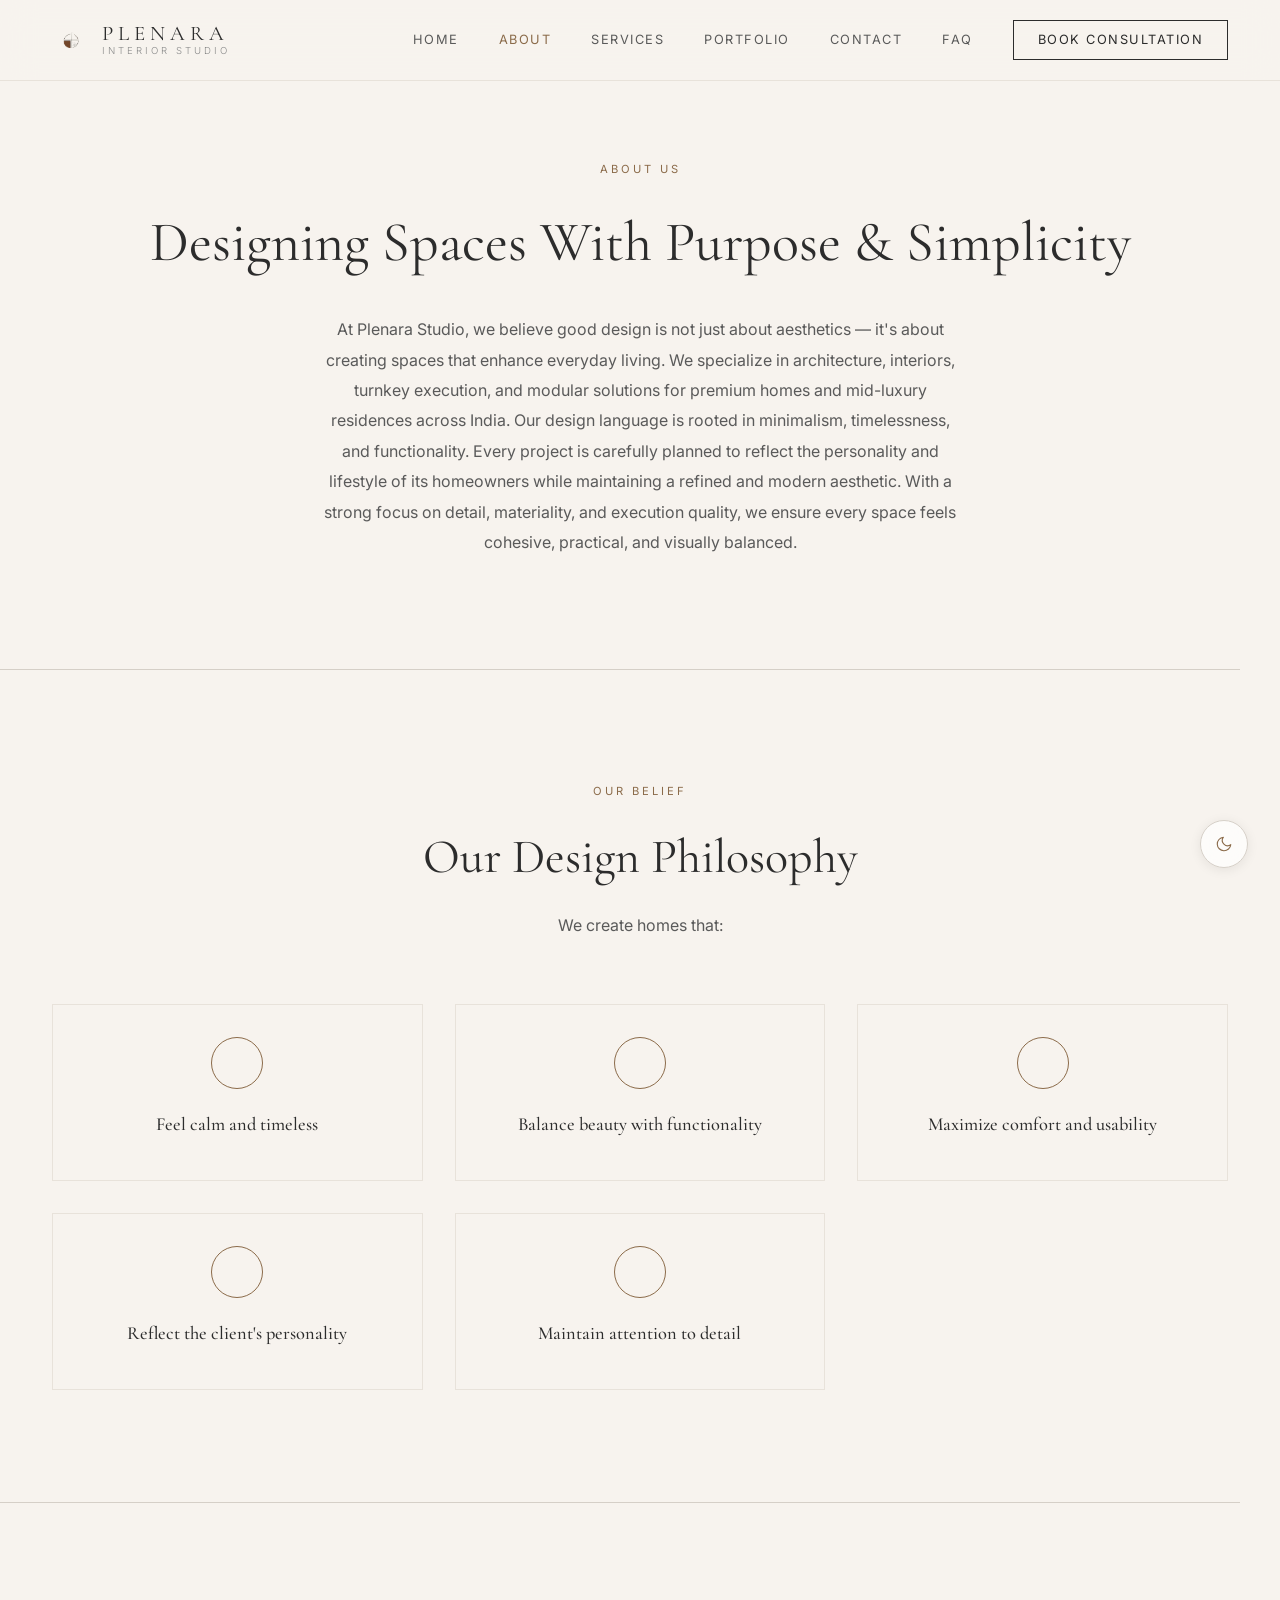
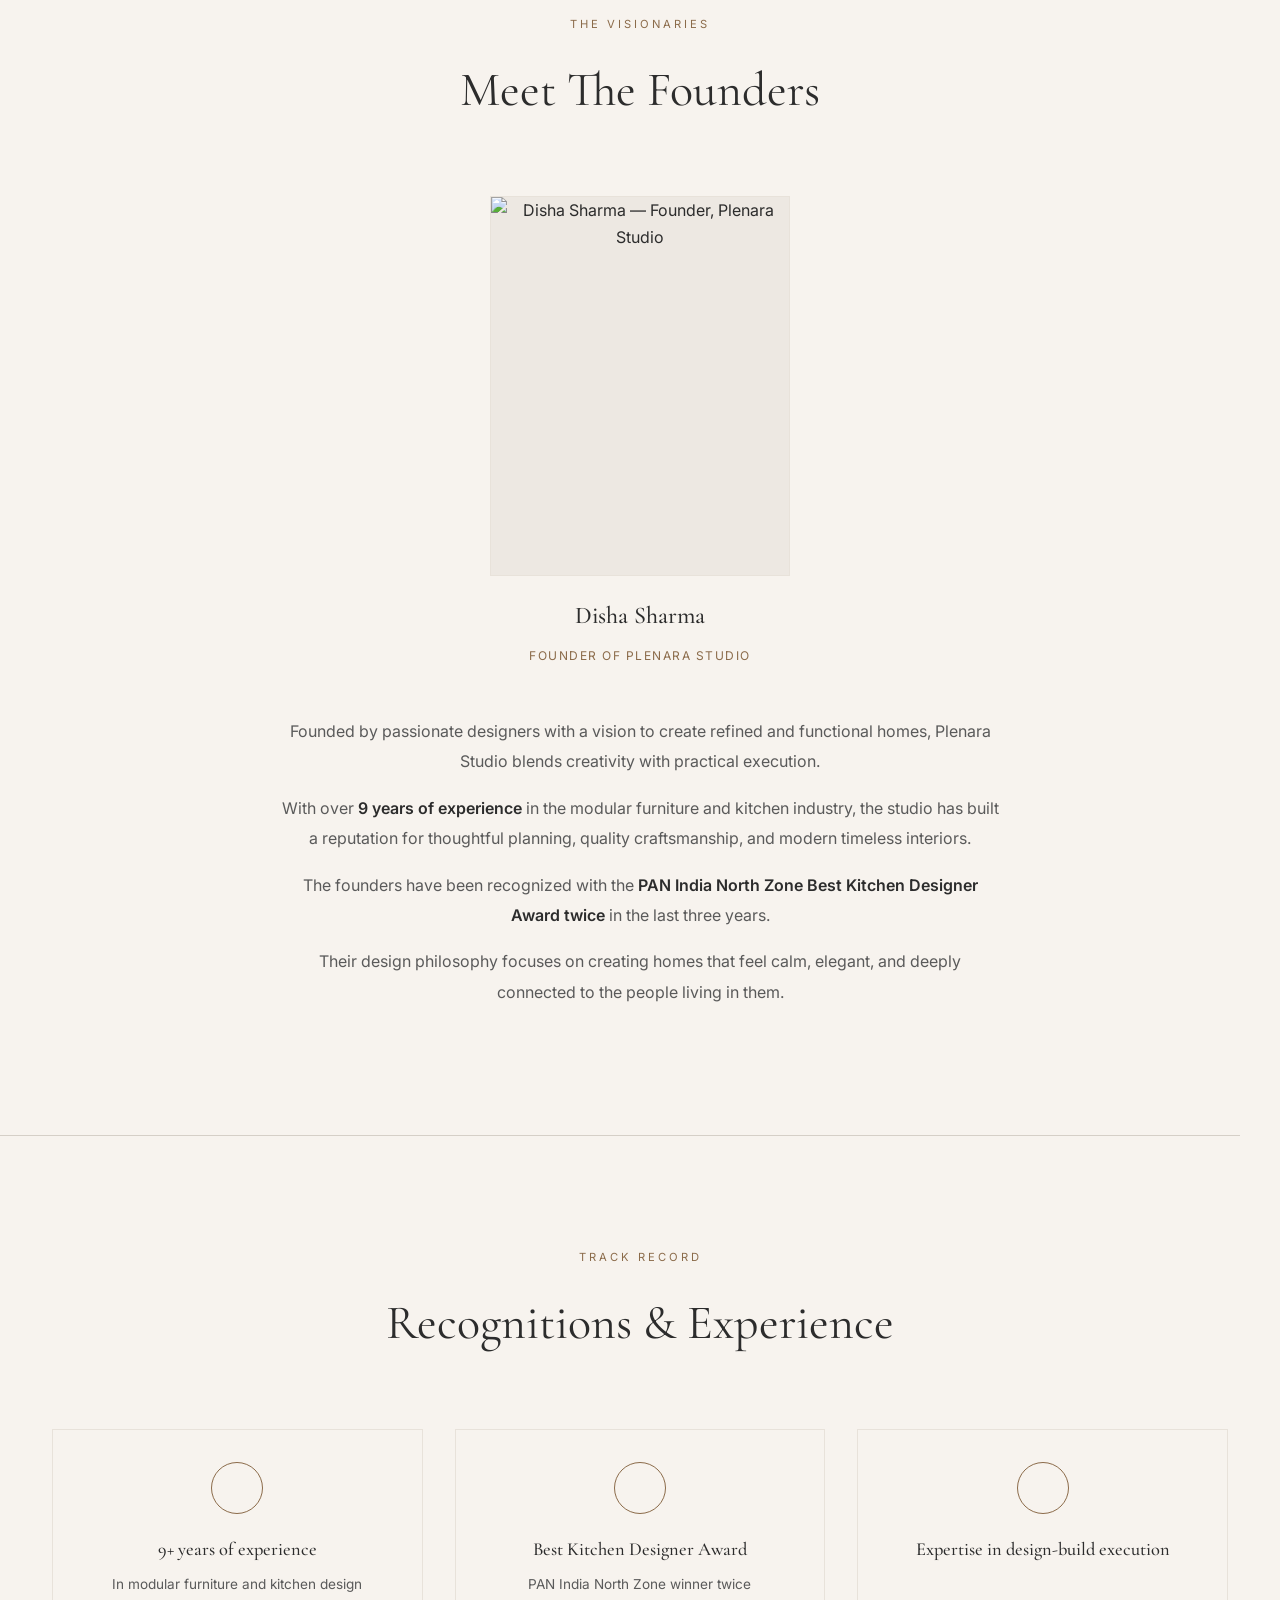
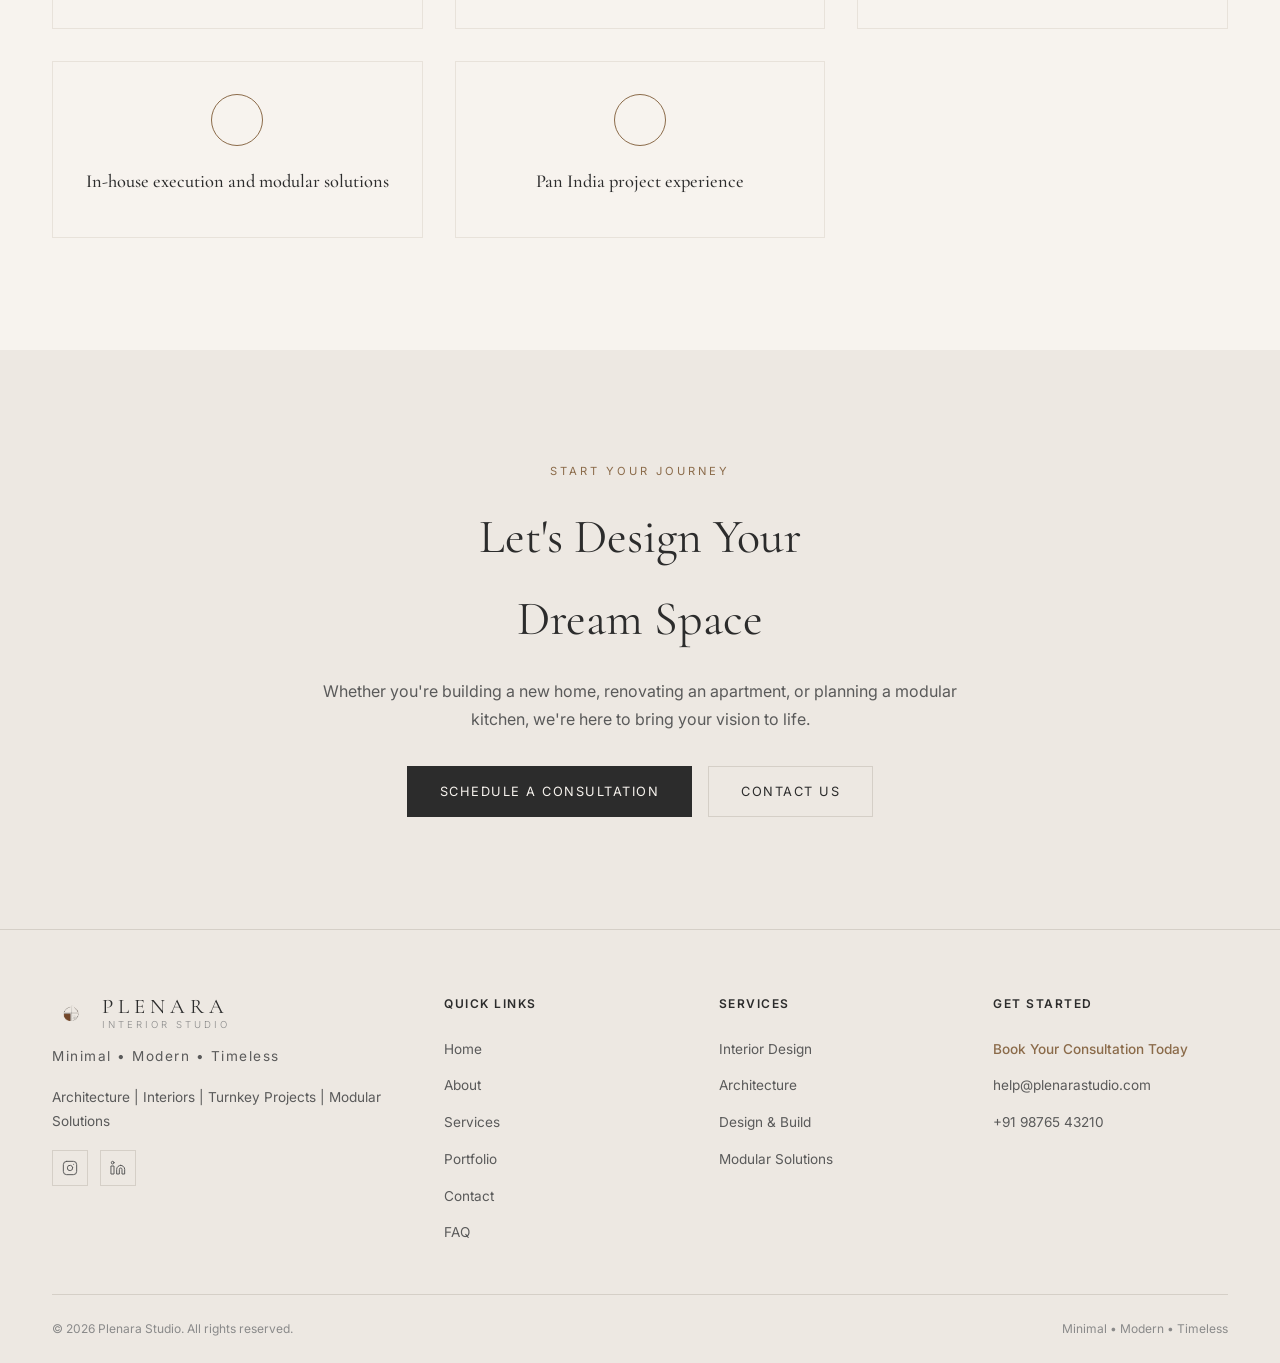
==== commit 583d3846: "Add files via upload" ====
--- a/about.html
+++ b/about.html
@@ -1,185 +1,185 @@
-<!DOCTYPE html>
-<html lang="en" data-theme="light">
-<head>
-  <meta charset="UTF-8">
-  <meta name="viewport" content="width=device-width, initial-scale=1.0">
-  <title>About — Plenara Studio</title>
-  <meta name="description" content="Plenara Studio specializes in architecture, interiors, turnkey execution, and modular solutions for premium homes and mid-luxury residences across India.">
-  <link rel="preconnect" href="https://fonts.googleapis.com">
-  <link rel="preconnect" href="https://fonts.gstatic.com" crossorigin>
-  <link href="https://fonts.googleapis.com/css2?family=Cormorant+Garamond:ital,wght@0,300;0,400;0,500;0,600;1,400&family=Inter:wght@300;400;500;600&display=swap" rel="stylesheet">
-  <script src="https://unpkg.com/lucide@latest"></script>
-  <link rel="stylesheet" href="style.css">
-</head>
-<body>
-  <div id="preloader"><div class="preloader-logo"><img src="PNG/IMG_1049.PNG" alt="Plenara" class="preloader-icon"><span>PLENARA</span></div><div class="preloader-bar"><div class="preloader-bar-fill" id="preloader-fill"></div></div></div>
-
-  <button class="theme-toggle" id="theme-toggle" aria-label="Toggle theme">
-    <svg class="icon-sun" xmlns="http://www.w3.org/2000/svg" width="20" height="20" viewBox="0 0 24 24" fill="none" stroke="currentColor" stroke-width="1.5" stroke-linecap="round" stroke-linejoin="round"><circle cx="12" cy="12" r="5"/><line x1="12" y1="1" x2="12" y2="3"/><line x1="12" y1="21" x2="12" y2="23"/><line x1="4.22" y1="4.22" x2="5.64" y2="5.64"/><line x1="18.36" y1="18.36" x2="19.78" y2="19.78"/><line x1="1" y1="12" x2="3" y2="12"/><line x1="21" y1="12" x2="23" y2="12"/><line x1="4.22" y1="19.78" x2="5.64" y2="18.36"/><line x1="18.36" y1="5.64" x2="19.78" y2="4.22"/></svg>
-    <svg class="icon-moon" xmlns="http://www.w3.org/2000/svg" width="18" height="18" viewBox="0 0 24 24" fill="none" stroke="currentColor" stroke-width="1.5" stroke-linecap="round" stroke-linejoin="round"><path d="M21 12.79A9 9 0 1 1 11.21 3 7 7 0 0 0 21 12.79z"/></svg>
-  </button>
-
-  <nav class="navbar" id="navbar">
-    <div class="container">
-      <a href="index.html" class="nav-logo"><img src="PNG/IMG_1049.PNG" alt="Plenara" class="logo-icon"><div class="logo-words"><span class="logo-text">PLENARA</span><span class="logo-sub">Interior Studio</span></div></a>
-      <div class="nav-links" id="nav-links">
-        <a href="index.html">Home</a>
-        <a href="about.html" class="active">About</a>
-        <a href="services.html">Services</a>
-        <a href="portfolio.html">Portfolio</a>
-        <a href="contact.html">Contact</a>
-        <a href="faq.html">FAQ</a>
-        <a href="contact.html" class="nav-cta">Book Consultation</a>
-      </div>
-      <div class="hamburger" id="hamburger"><span></span><span></span><span></span></div>
-    </div>
-  </nav>
-
-  <!-- PAGE HEADER -->
-  <section class="page-hero section-pad">
-    <div class="container reveal">
-      <div class="eyebrow">About Us</div>
-      <h1>Designing Spaces With Purpose & Simplicity</h1>
-      <p>At Plenara Studio, we believe good design is not just about aesthetics — it's about creating spaces that enhance everyday living. We specialize in architecture, interiors, turnkey execution, and modular solutions for premium homes and mid-luxury residences across India. Our design language is rooted in minimalism, timelessness, and functionality. Every project is carefully planned to reflect the personality and lifestyle of its homeowners while maintaining a refined and modern aesthetic. With a strong focus on detail, materiality, and execution quality, we ensure every space feels cohesive, practical, and visually balanced.</p>
-    </div>
-  </section>
-
-  <div class="divider container"></div>
-
-  <!-- PHILOSOPHY -->
-  <section class="section-pad">
-    <div class="container">
-      <div class="services-header reveal">
-        <div class="eyebrow">Our Belief</div>
-        <h2>Our Design Philosophy</h2>
-        <p>We create homes that:</p>
-      </div>
-      <div class="why-grid">
-        <div class="why-card reveal" style="transition-delay:.05s">
-          <div class="why-icon"><i data-lucide="clock" style="width:24px;height:24px"></i></div>
-          <h3>Feel calm and timeless</h3>
-        </div>
-        <div class="why-card reveal" style="transition-delay:.1s">
-          <div class="why-icon"><i data-lucide="scale" style="width:24px;height:24px"></i></div>
-          <h3>Balance beauty with functionality</h3>
-        </div>
-        <div class="why-card reveal" style="transition-delay:.15s">
-          <div class="why-icon"><i data-lucide="maximize" style="width:24px;height:24px"></i></div>
-          <h3>Maximize comfort and usability</h3>
-        </div>
-        <div class="why-card reveal" style="transition-delay:.2s">
-          <div class="why-icon"><i data-lucide="user" style="width:24px;height:24px"></i></div>
-          <h3>Reflect the client's personality</h3>
-        </div>
-        <div class="why-card reveal" style="transition-delay:.25s">
-          <div class="why-icon"><i data-lucide="search" style="width:24px;height:24px"></i></div>
-          <h3>Maintain attention to detail</h3>
-        </div>
-      </div>
-    </div>
-  </section>
-
-  <div class="divider container"></div>
-
-  <!-- FOUNDERS -->
-  <section class="section-pad" id="founders">
-    <div class="container">
-      <div class="services-header reveal">
-        <div class="eyebrow">The Visionaries</div>
-        <h2>Meet The Founders</h2>
-      </div>
-      <div class="founders-grid single-founder">
-        <div class="founder-card reveal">
-          <div class="founder-photo single">
-            <img src="images/founders.png" alt="Disha & Vipul — Founders, Plenara Studio">
-            <div class="founder-placeholder"><i data-lucide="users" style="width:48px;height:48px"></i></div>
-          </div>
-          <div class="founder-info">
-            <h3>Disha & Vipul</h3>
-            <span class="founder-role">Founders of Plenara Studio</span>
-          </div>
-        </div>
-      </div>
-      <div class="founder-bio reveal">
-        <p>Founded by passionate designers with a vision to create refined and functional homes, Plenara Studio blends creativity with practical execution.</p>
-        <p>With over <strong>9 years of experience</strong> in the modular furniture and kitchen industry, the studio has built a reputation for thoughtful planning, quality craftsmanship, and modern timeless interiors.</p>
-        <p>The founders have been recognized with the <strong>PAN India North Zone Best Kitchen Designer Award twice</strong> in the last three years.</p>
-        <p>Their design philosophy focuses on creating homes that feel calm, elegant, and deeply connected to the people living in them.</p>
-      </div>
-    </div>
-  </section>
-
-  <div class="divider container"></div>
-
-  <!-- ACHIEVEMENTS -->
-  <section class="section-pad">
-    <div class="container">
-      <div class="services-header reveal">
-        <div class="eyebrow">Track Record</div>
-        <h2>Recognitions & Experience</h2>
-      </div>
-      <div class="why-grid">
-        <div class="why-card reveal" style="transition-delay:.05s">
-          <div class="why-icon"><i data-lucide="award" style="width:24px;height:24px"></i></div>
-          <h3>9+ years of experience</h3>
-          <p>In modular furniture and kitchen design</p>
-        </div>
-        <div class="why-card reveal" style="transition-delay:.1s">
-          <div class="why-icon"><i data-lucide="star" style="width:24px;height:24px"></i></div>
-          <h3>Best Kitchen Designer Award</h3>
-          <p>PAN India North Zone winner twice</p>
-        </div>
-        <div class="why-card reveal" style="transition-delay:.15s">
-          <div class="why-icon"><i data-lucide="tool" style="width:24px;height:24px"></i></div>
-          <h3>Expertise in design-build execution</h3>
-        </div>
-        <div class="why-card reveal" style="transition-delay:.2s">
-          <div class="why-icon"><i data-lucide="home" style="width:24px;height:24px"></i></div>
-          <h3>In-house execution and modular solutions</h3>
-        </div>
-        <div class="why-card reveal" style="transition-delay:.25s">
-          <div class="why-icon"><i data-lucide="map" style="width:24px;height:24px"></i></div>
-          <h3>Pan India project experience</h3>
-        </div>
-      </div>
-    </div>
-  </section>
-
-  <!-- FINAL CTA -->
-  <section class="final-cta section-pad">
-    <div class="container">
-      <div class="cta-block reveal">
-        <div class="eyebrow">Start Your Journey</div>
-        <h2>Let's Design Your<br>Dream Space</h2>
-        <p>Whether you're building a new home, renovating an apartment, or planning a modular kitchen, we're here to bring your vision to life.</p>
-        <div class="cta-actions">
-          <a href="contact.html" class="btn-solid">Schedule a Consultation</a>
-          <a href="contact.html" class="btn-ghost">Contact Us</a>
-        </div>
-      </div>
-    </div>
-  </section>
-
-  <!-- FOOTER -->
-  <footer class="footer">
-    <div class="container">
-      <div class="footer-grid">
-        <div class="footer-brand">
-          <a href="index.html" class="nav-logo"><img src="PNG/IMG_1049.PNG" alt="Plenara" class="logo-icon"><div class="logo-words"><span class="logo-text">PLENARA</span><span class="logo-sub">Interior Studio</span></div></a>
-          <p class="footer-tagline">Minimal • Modern • Timeless</p>
-          <p>Architecture | Interiors | Turnkey Projects | Modular Solutions</p>
-          <div class="footer-social">
-            <a href="https://instagram.com/" target="_blank" aria-label="Instagram"><svg xmlns="http://www.w3.org/2000/svg" width="16" height="16" viewBox="0 0 24 24" fill="none" stroke="currentColor" stroke-width="1.5" stroke-linecap="round" stroke-linejoin="round"><rect x="2" y="2" width="20" height="20" rx="5" ry="5"></rect><path d="M16 11.37A4 4 0 1 1 12.63 8 4 4 0 0 1 16 11.37z"></path><line x1="17.5" y1="6.5" x2="17.51" y2="6.5"></line></svg></a>
-            <a href="https://linkedin.com/" target="_blank" aria-label="LinkedIn"><svg xmlns="http://www.w3.org/2000/svg" width="16" height="16" viewBox="0 0 24 24" fill="none" stroke="currentColor" stroke-width="1.5" stroke-linecap="round" stroke-linejoin="round"><path d="M16 8a6 6 0 0 1 6 6v7h-4v-7a2 2 0 0 0-2-2 2 2 0 0 0-2 2v7h-4v-7a6 6 0 0 1 6-6z"></path><rect x="2" y="9" width="4" height="12"></rect><circle cx="4" cy="4" r="2"></circle></svg></a>
-          </div>
-        </div>
-        <div class="footer-links"><h4>Quick Links</h4><ul><li><a href="index.html">Home</a></li><li><a href="about.html">About</a></li><li><a href="services.html">Services</a></li><li><a href="portfolio.html">Portfolio</a></li><li><a href="contact.html">Contact</a></li><li><a href="faq.html">FAQ</a></li></ul></div>
-        <div class="footer-links"><h4>Services</h4><ul><li><a href="services.html">Interior Design</a></li><li><a href="services.html">Architecture</a></li><li><a href="services.html">Design & Build</a></li><li><a href="services.html">Modular Solutions</a></li></ul></div>
-        <div class="footer-links"><h4>Get Started</h4><ul><li><a href="contact.html" class="footer-cta-link">Book Your Consultation Today</a></li><li><a href="mailto:hello@plenara.studio">hello@plenara.studio</a></li><li><a href="tel:+919876543210">+91 98765 43210</a></li></ul></div>
-      </div>
-      <div class="footer-bottom"><span>&copy; 2026 Plenara Studio. All rights reserved.</span><span>Minimal • Modern • Timeless</span></div>
-    </div>
-  </footer>
-  <script src="script.js"></script>
-</body>
-</html>
+<!DOCTYPE html>
+<html lang="en" data-theme="light">
+<head>
+  <meta charset="UTF-8">
+  <meta name="viewport" content="width=device-width, initial-scale=1.0">
+  <title>About — Plenara Studio</title>
+  <meta name="description" content="Plenara Studio specializes in architecture, interiors, turnkey execution, and modular solutions for premium homes and mid-luxury residences across India.">
+  <link rel="preconnect" href="https://fonts.googleapis.com">
+  <link rel="preconnect" href="https://fonts.gstatic.com" crossorigin>
+  <link href="https://fonts.googleapis.com/css2?family=Cormorant+Garamond:ital,wght@0,300;0,400;0,500;0,600;1,400&family=Inter:wght@300;400;500;600&display=swap" rel="stylesheet">
+  <script src="https://unpkg.com/lucide@latest"></script>
+  <link rel="stylesheet" href="style.css">
+</head>
+<body>
+  <div id="preloader"><div class="preloader-logo"><img src="PNG/IMG_1049.PNG" alt="Plenara" class="preloader-icon"><span>PLENARA</span></div><div class="preloader-bar"><div class="preloader-bar-fill" id="preloader-fill"></div></div></div>
+
+  <button class="theme-toggle" id="theme-toggle" aria-label="Toggle theme">
+    <svg class="icon-sun" xmlns="http://www.w3.org/2000/svg" width="20" height="20" viewBox="0 0 24 24" fill="none" stroke="currentColor" stroke-width="1.5" stroke-linecap="round" stroke-linejoin="round"><circle cx="12" cy="12" r="5"/><line x1="12" y1="1" x2="12" y2="3"/><line x1="12" y1="21" x2="12" y2="23"/><line x1="4.22" y1="4.22" x2="5.64" y2="5.64"/><line x1="18.36" y1="18.36" x2="19.78" y2="19.78"/><line x1="1" y1="12" x2="3" y2="12"/><line x1="21" y1="12" x2="23" y2="12"/><line x1="4.22" y1="19.78" x2="5.64" y2="18.36"/><line x1="18.36" y1="5.64" x2="19.78" y2="4.22"/></svg>
+    <svg class="icon-moon" xmlns="http://www.w3.org/2000/svg" width="18" height="18" viewBox="0 0 24 24" fill="none" stroke="currentColor" stroke-width="1.5" stroke-linecap="round" stroke-linejoin="round"><path d="M21 12.79A9 9 0 1 1 11.21 3 7 7 0 0 0 21 12.79z"/></svg>
+  </button>
+
+  <nav class="navbar" id="navbar">
+    <div class="container">
+      <a href="index.html" class="nav-logo"><img src="PNG/IMG_1049.PNG" alt="Plenara" class="logo-icon"><div class="logo-words"><span class="logo-text">PLENARA</span><span class="logo-sub">Interior Studio</span></div></a>
+      <div class="nav-links" id="nav-links">
+        <a href="index.html">Home</a>
+        <a href="about.html" class="active">About</a>
+        <a href="services.html">Services</a>
+        <a href="portfolio.html">Portfolio</a>
+        <a href="contact.html">Contact</a>
+        <a href="faq.html">FAQ</a>
+        <a href="contact.html" class="nav-cta">Book Consultation</a>
+      </div>
+      <div class="hamburger" id="hamburger"><span></span><span></span><span></span></div>
+    </div>
+  </nav>
+
+  <!-- PAGE HEADER -->
+  <section class="page-hero section-pad">
+    <div class="container reveal">
+      <div class="eyebrow">About Us</div>
+      <h1>Designing Spaces With Purpose & Simplicity</h1>
+      <p>At Plenara Studio, we believe good design is not just about aesthetics — it's about creating spaces that enhance everyday living. We specialize in architecture, interiors, turnkey execution, and modular solutions for premium homes and mid-luxury residences across India. Our design language is rooted in minimalism, timelessness, and functionality. Every project is carefully planned to reflect the personality and lifestyle of its homeowners while maintaining a refined and modern aesthetic. With a strong focus on detail, materiality, and execution quality, we ensure every space feels cohesive, practical, and visually balanced.</p>
+    </div>
+  </section>
+
+  <div class="divider container"></div>
+
+  <!-- PHILOSOPHY -->
+  <section class="section-pad">
+    <div class="container">
+      <div class="services-header reveal">
+        <div class="eyebrow">Our Belief</div>
+        <h2>Our Design Philosophy</h2>
+        <p>We create homes that:</p>
+      </div>
+      <div class="why-grid">
+        <div class="why-card reveal" style="transition-delay:.05s">
+          <div class="why-icon"><i data-lucide="clock" style="width:24px;height:24px"></i></div>
+          <h3>Feel calm and timeless</h3>
+        </div>
+        <div class="why-card reveal" style="transition-delay:.1s">
+          <div class="why-icon"><i data-lucide="scale" style="width:24px;height:24px"></i></div>
+          <h3>Balance beauty with functionality</h3>
+        </div>
+        <div class="why-card reveal" style="transition-delay:.15s">
+          <div class="why-icon"><i data-lucide="maximize" style="width:24px;height:24px"></i></div>
+          <h3>Maximize comfort and usability</h3>
+        </div>
+        <div class="why-card reveal" style="transition-delay:.2s">
+          <div class="why-icon"><i data-lucide="user" style="width:24px;height:24px"></i></div>
+          <h3>Reflect the client's personality</h3>
+        </div>
+        <div class="why-card reveal" style="transition-delay:.25s">
+          <div class="why-icon"><i data-lucide="search" style="width:24px;height:24px"></i></div>
+          <h3>Maintain attention to detail</h3>
+        </div>
+      </div>
+    </div>
+  </section>
+
+  <div class="divider container"></div>
+
+  <!-- FOUNDERS -->
+  <section class="section-pad" id="founders">
+    <div class="container">
+      <div class="services-header reveal">
+        <div class="eyebrow">The Visionaries</div>
+        <h2>Meet The Founders</h2>
+      </div>
+      <div class="founders-grid single-founder">
+        <div class="founder-card reveal">
+          <div class="founder-photo single">
+            <img src="images/IMG_8314.jpg" alt="Disha Sharma — Founder, Plenara Studio">
+            <div class="founder-placeholder"><i data-lucide="user" style="width:48px;height:48px"></i></div>
+          </div>
+          <div class="founder-info">
+            <h3>Disha Sharma</h3>
+            <span class="founder-role">Founder of Plenara Studio</span>
+          </div>
+        </div>
+      </div>
+      <div class="founder-bio reveal">
+        <p>Founded by passionate designers with a vision to create refined and functional homes, Plenara Studio blends creativity with practical execution.</p>
+        <p>With over <strong>9 years of experience</strong> in the modular furniture and kitchen industry, the studio has built a reputation for thoughtful planning, quality craftsmanship, and modern timeless interiors.</p>
+        <p>The founders have been recognized with the <strong>PAN India North Zone Best Kitchen Designer Award twice</strong> in the last three years.</p>
+        <p>Their design philosophy focuses on creating homes that feel calm, elegant, and deeply connected to the people living in them.</p>
+      </div>
+    </div>
+  </section>
+
+  <div class="divider container"></div>
+
+  <!-- ACHIEVEMENTS -->
+  <section class="section-pad">
+    <div class="container">
+      <div class="services-header reveal">
+        <div class="eyebrow">Track Record</div>
+        <h2>Recognitions & Experience</h2>
+      </div>
+      <div class="why-grid">
+        <div class="why-card reveal" style="transition-delay:.05s">
+          <div class="why-icon"><i data-lucide="award" style="width:24px;height:24px"></i></div>
+          <h3>9+ years of experience</h3>
+          <p>In modular furniture and kitchen design</p>
+        </div>
+        <div class="why-card reveal" style="transition-delay:.1s">
+          <div class="why-icon"><i data-lucide="star" style="width:24px;height:24px"></i></div>
+          <h3>Best Kitchen Designer Award</h3>
+          <p>PAN India North Zone winner twice</p>
+        </div>
+        <div class="why-card reveal" style="transition-delay:.15s">
+          <div class="why-icon"><i data-lucide="tool" style="width:24px;height:24px"></i></div>
+          <h3>Expertise in design-build execution</h3>
+        </div>
+        <div class="why-card reveal" style="transition-delay:.2s">
+          <div class="why-icon"><i data-lucide="home" style="width:24px;height:24px"></i></div>
+          <h3>In-house execution and modular solutions</h3>
+        </div>
+        <div class="why-card reveal" style="transition-delay:.25s">
+          <div class="why-icon"><i data-lucide="map" style="width:24px;height:24px"></i></div>
+          <h3>Pan India project experience</h3>
+        </div>
+      </div>
+    </div>
+  </section>
+
+  <!-- FINAL CTA -->
+  <section class="final-cta section-pad">
+    <div class="container">
+      <div class="cta-block reveal">
+        <div class="eyebrow">Start Your Journey</div>
+        <h2>Let's Design Your<br>Dream Space</h2>
+        <p>Whether you're building a new home, renovating an apartment, or planning a modular kitchen, we're here to bring your vision to life.</p>
+        <div class="cta-actions">
+          <a href="contact.html" class="btn-solid">Schedule a Consultation</a>
+          <a href="contact.html" class="btn-ghost">Contact Us</a>
+        </div>
+      </div>
+    </div>
+  </section>
+
+  <!-- FOOTER -->
+  <footer class="footer">
+    <div class="container">
+      <div class="footer-grid">
+        <div class="footer-brand">
+          <a href="index.html" class="nav-logo"><img src="PNG/IMG_1049.PNG" alt="Plenara" class="logo-icon"><div class="logo-words"><span class="logo-text">PLENARA</span><span class="logo-sub">Interior Studio</span></div></a>
+          <p class="footer-tagline">Minimal • Modern • Timeless</p>
+          <p>Architecture | Interiors | Turnkey Projects | Modular Solutions</p>
+          <div class="footer-social">
+            <a href="https://www.instagram.com/plenara.studio?igsh=MXVpcnZicnZxazUxZw==" target="_blank" aria-label="Instagram"><svg xmlns="http://www.w3.org/2000/svg" width="16" height="16" viewBox="0 0 24 24" fill="none" stroke="currentColor" stroke-width="1.5" stroke-linecap="round" stroke-linejoin="round"><rect x="2" y="2" width="20" height="20" rx="5" ry="5"></rect><path d="M16 11.37A4 4 0 1 1 12.63 8 4 4 0 0 1 16 11.37z"></path><line x1="17.5" y1="6.5" x2="17.51" y2="6.5"></line></svg></a>
+            <a href="https://www.linkedin.com/company/plenara-interior-studio/" target="_blank" aria-label="LinkedIn"><svg xmlns="http://www.w3.org/2000/svg" width="16" height="16" viewBox="0 0 24 24" fill="none" stroke="currentColor" stroke-width="1.5" stroke-linecap="round" stroke-linejoin="round"><path d="M16 8a6 6 0 0 1 6 6v7h-4v-7a2 2 0 0 0-2-2 2 2 0 0 0-2 2v7h-4v-7a6 6 0 0 1 6-6z"></path><rect x="2" y="9" width="4" height="12"></rect><circle cx="4" cy="4" r="2"></circle></svg></a>
+          </div>
+        </div>
+        <div class="footer-links"><h4>Quick Links</h4><ul><li><a href="index.html">Home</a></li><li><a href="about.html">About</a></li><li><a href="services.html">Services</a></li><li><a href="portfolio.html">Portfolio</a></li><li><a href="contact.html">Contact</a></li><li><a href="faq.html">FAQ</a></li></ul></div>
+        <div class="footer-links"><h4>Services</h4><ul><li><a href="services.html">Interior Design</a></li><li><a href="services.html">Architecture</a></li><li><a href="services.html">Design & Build</a></li><li><a href="services.html">Modular Solutions</a></li></ul></div>
+        <div class="footer-links"><h4>Get Started</h4><ul><li><a href="contact.html" class="footer-cta-link">Book Your Consultation Today</a></li><li><a href="mailto:help@plenarastudio.com">help@plenarastudio.com</a></li><li><a href="tel:+919876543210">+91 98765 43210</a></li></ul></div>
+      </div>
+      <div class="footer-bottom"><span>&copy; 2026 Plenara Studio. All rights reserved.</span><span>Minimal • Modern • Timeless</span></div>
+    </div>
+  </footer>
+  <script src="script.js"></script>
+</body>
+</html>
--- a/style.css
+++ b/style.css
@@ -69,12 +69,12 @@
 
 /* ===== HERO ===== */
 .hero{position:relative;min-height:100vh;display:grid;grid-template-columns:1fr 1fr;overflow:hidden}
-.hero-text{display:flex;flex-direction:column;justify-content:center;padding:8rem 4rem 4rem 0;position:relative;z-index:2}
+.hero-text{display:flex;flex-direction:column;justify-content:center;padding:8rem 4rem 4rem 4rem;position:relative;z-index:2;max-width:620px;margin-left:auto}
 .hero-eyebrow{font-size:.75rem;letter-spacing:3px;text-transform:uppercase;color:var(--accent);margin-bottom:1.5rem}
-.hero h1{font-family:var(--font-h);font-size:clamp(2.5rem,5.5vw,4.5rem);font-weight:400;line-height:1.1;margin-bottom:1.5rem}
+.hero h1{font-family:var(--font-h);font-size:clamp(2.2rem,5vw,4.5rem);font-weight:400;line-height:1.1;margin-bottom:1.5rem}
 .hero h1 em{font-style:italic;color:var(--accent)}
 .hero-desc{font-size:1rem;color:var(--text-2);max-width:440px;margin-bottom:2.5rem;line-height:1.8}
-.hero-actions{display:flex;gap:1.5rem;align-items:center}
+.hero-actions{display:flex;gap:1.5rem;align-items:center;flex-wrap:wrap}
 .hero-image{position:relative;overflow:hidden}
 .hero-image img{width:100%;height:100%;object-fit:cover;min-height:100vh}
 .hero-scroll{position:absolute;bottom:2rem;left:50%;transform:translateX(-50%);z-index:3;display:flex;flex-direction:column;align-items:center;gap:.5rem;color:var(--text-3);font-size:.65rem;letter-spacing:3px;text-transform:uppercase}
@@ -156,8 +156,8 @@
 
 /* ===== PROJECTS ===== */
 .proj-grid{display:grid;grid-template-columns:repeat(3,1fr);gap:1.5rem}
-.proj-card{position:relative;overflow:hidden;cursor:pointer;aspect-ratio:4/5}
-.proj-card.wide{grid-column:span 2;aspect-ratio:auto}
+.proj-card{position:relative;overflow:hidden;cursor:pointer;height:420px}
+.proj-card.wide{grid-column:span 2}
 .proj-card img{width:100%;height:100%;object-fit:cover;transition:transform .8s var(--ease)}
 .proj-card:hover img{transform:scale(1.06)}
 .proj-overlay{position:absolute;inset:0;background:linear-gradient(0deg,rgba(0,0,0,.7) 0%,transparent 50%);display:flex;flex-direction:column;justify-content:flex-end;padding:1.5rem;opacity:0;transition:opacity var(--tr-b)}
@@ -274,29 +274,38 @@
 
 /* ===== RESPONSIVE ===== */
 @media(max-width:1024px){
-  .hero{grid-template-columns:1fr}.hero-text{padding:8rem 0 3rem}.hero-image{height:50vh;min-height:auto}.hero-image img{min-height:auto}
+  .hero{grid-template-columns:1fr}.hero-text{padding:8rem 2rem 3rem 2rem;max-width:100%;margin:0 auto;text-align:center}.hero-desc{margin:0 auto 2.5rem}.hero-actions{justify-content:center}
+  .hero-image{height:50vh;min-height:auto}.hero-image img{min-height:auto}
   .services-grid{grid-template-columns:1fr 1fr}.proj-grid{grid-template-columns:repeat(2,1fr)}.proj-card.wide{grid-column:span 2}
   .test-grid,.test-grid-2{grid-template-columns:1fr 1fr}.why-grid{grid-template-columns:repeat(2,1fr)}
   .footer-grid{grid-template-columns:repeat(2,1fr)}.svc-detail-grid{grid-template-columns:1fr}
   .founders-grid{max-width:100%}
 }
 @media(max-width:768px){
+  .container{padding:0 1.5rem}
   .nav-links{position:fixed;top:0;right:-100%;width:280px;height:100vh;background:var(--bg-1);flex-direction:column;justify-content:center;padding:2rem;transition:right var(--tr-b);border-left:1px solid var(--border);gap:1.5rem}
   .nav-links.active{right:0}.hamburger{display:flex}
-  .hero{grid-template-columns:1fr}.hero-text{padding:7rem 0 2rem}
+  .hero-text{padding:7rem 1.5rem 2rem 1.5rem}
   .hero-image{height:45vh}.about-grid{grid-template-columns:1fr;gap:2rem}
   .services-grid,.proj-grid,.test-grid,.test-grid-2,.why-grid{grid-template-columns:1fr}
   .proj-card.wide{grid-column:span 1}
   .contact-grid{grid-template-columns:1fr}.form-row{grid-template-columns:1fr}.f-group.full{grid-column:span 1}
   .footer-grid{grid-template-columns:1fr}.footer-bottom{flex-direction:column;gap:.5rem;text-align:center}
   .proj-header{flex-direction:column;align-items:flex-start;gap:1rem}
-  .hero-actions{flex-direction:column;align-items:flex-start}
-  .cta-actions{flex-direction:column;align-items:center}
+  .hero-actions{flex-direction:column;align-items:stretch}
+  .hero-actions .btn{width:100%;text-align:center}
+  .cta-actions{flex-direction:column;align-items:stretch}
+  .cta-actions .btn{width:100%;text-align:center}
   .theme-toggle{bottom:1.5rem;right:1.5rem;width:42px;height:42px}
-  .founders-grid{grid-template-columns:1fr;max-width:300px}
+  .founders-grid{grid-template-columns:1fr;max-width:100%}
+  .founder-photo.single{width:100%;max-width:320px;height:auto;aspect-ratio:3/4}
   .svc-detail-grid{grid-template-columns:1fr !important}
   .svc-detail.reverse .svc-detail-grid{direction:ltr}
   .svc-list{grid-template-columns:1fr}
   .page-hero{padding-top:8rem}
-}
-@media(max-width:480px){.about-img img{height:300px}.founder-photo{width:180px;height:230px}}
+  .map-placeholder{padding:2rem 1rem}
+}
+@media(max-width:480px){
+  .about-img img{height:300px}
+  .hero h1{font-size:clamp(2rem,8vw,2.5rem)}
+}
